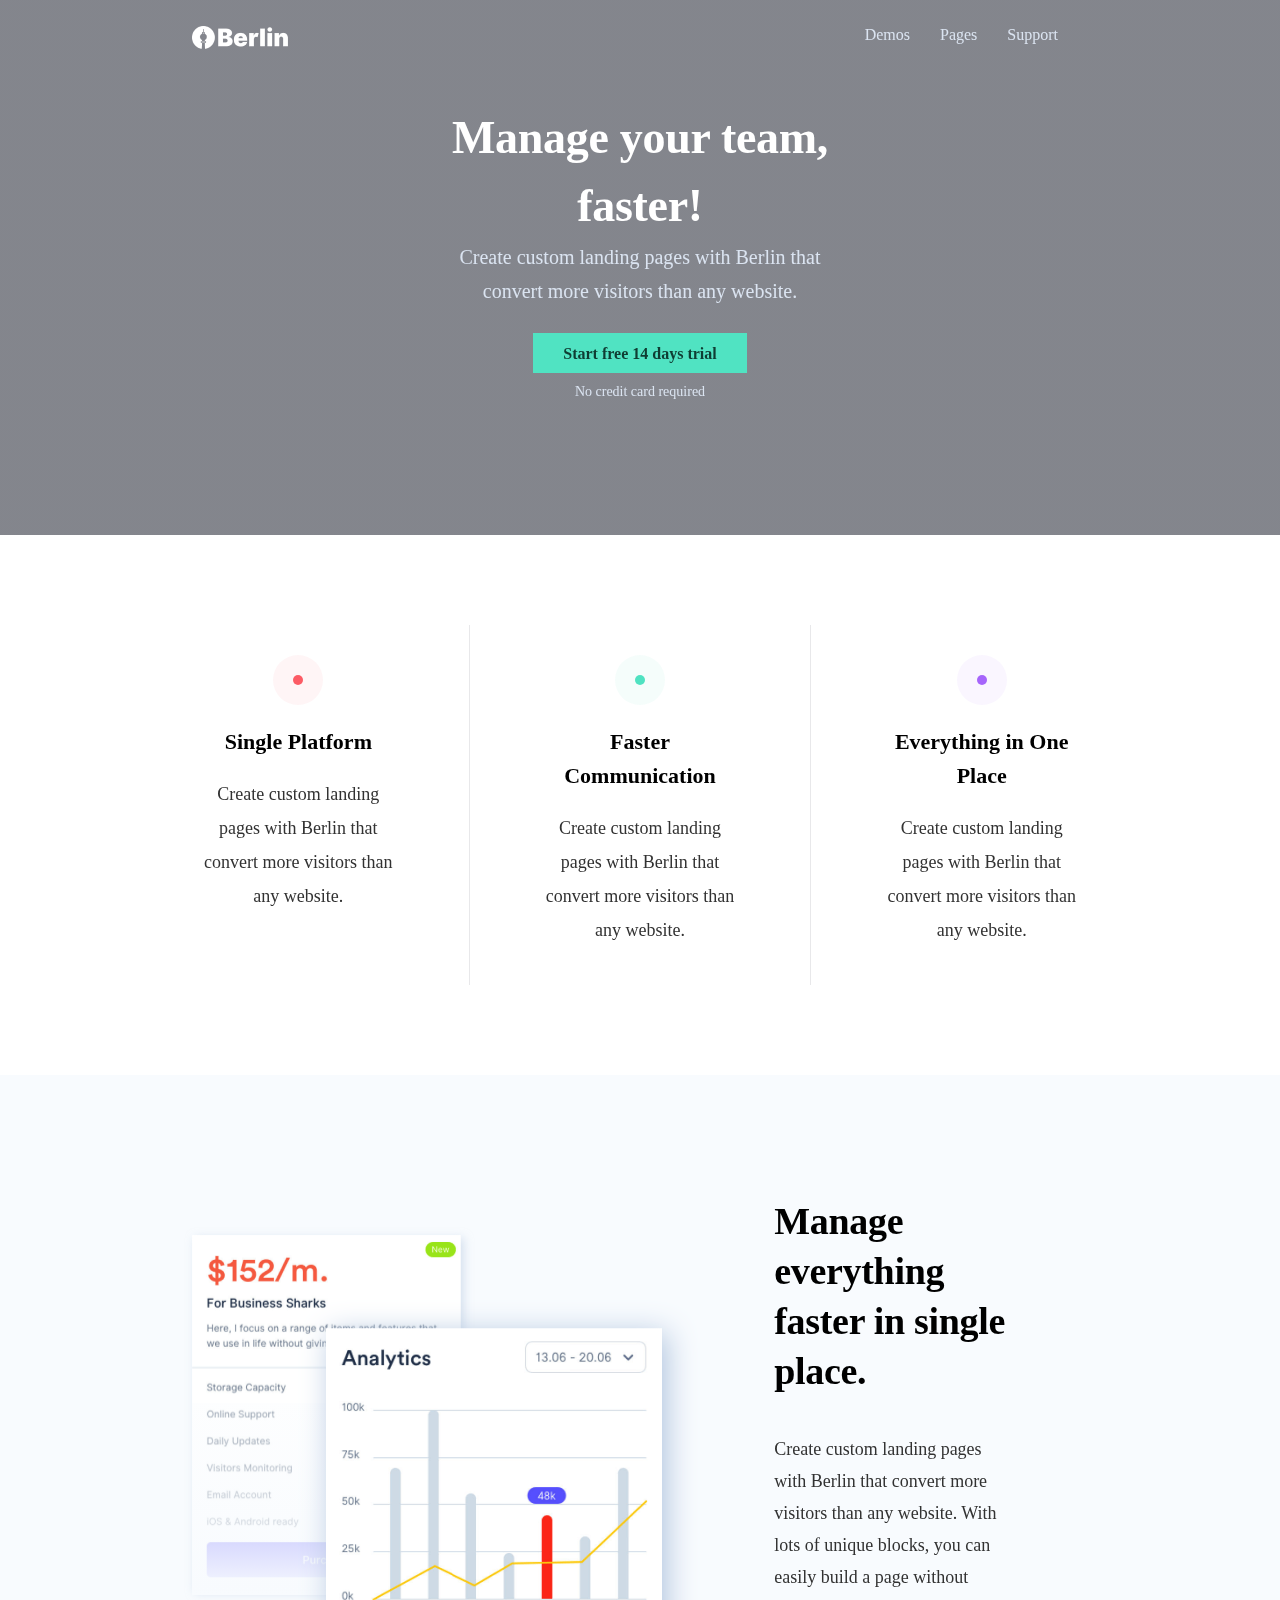
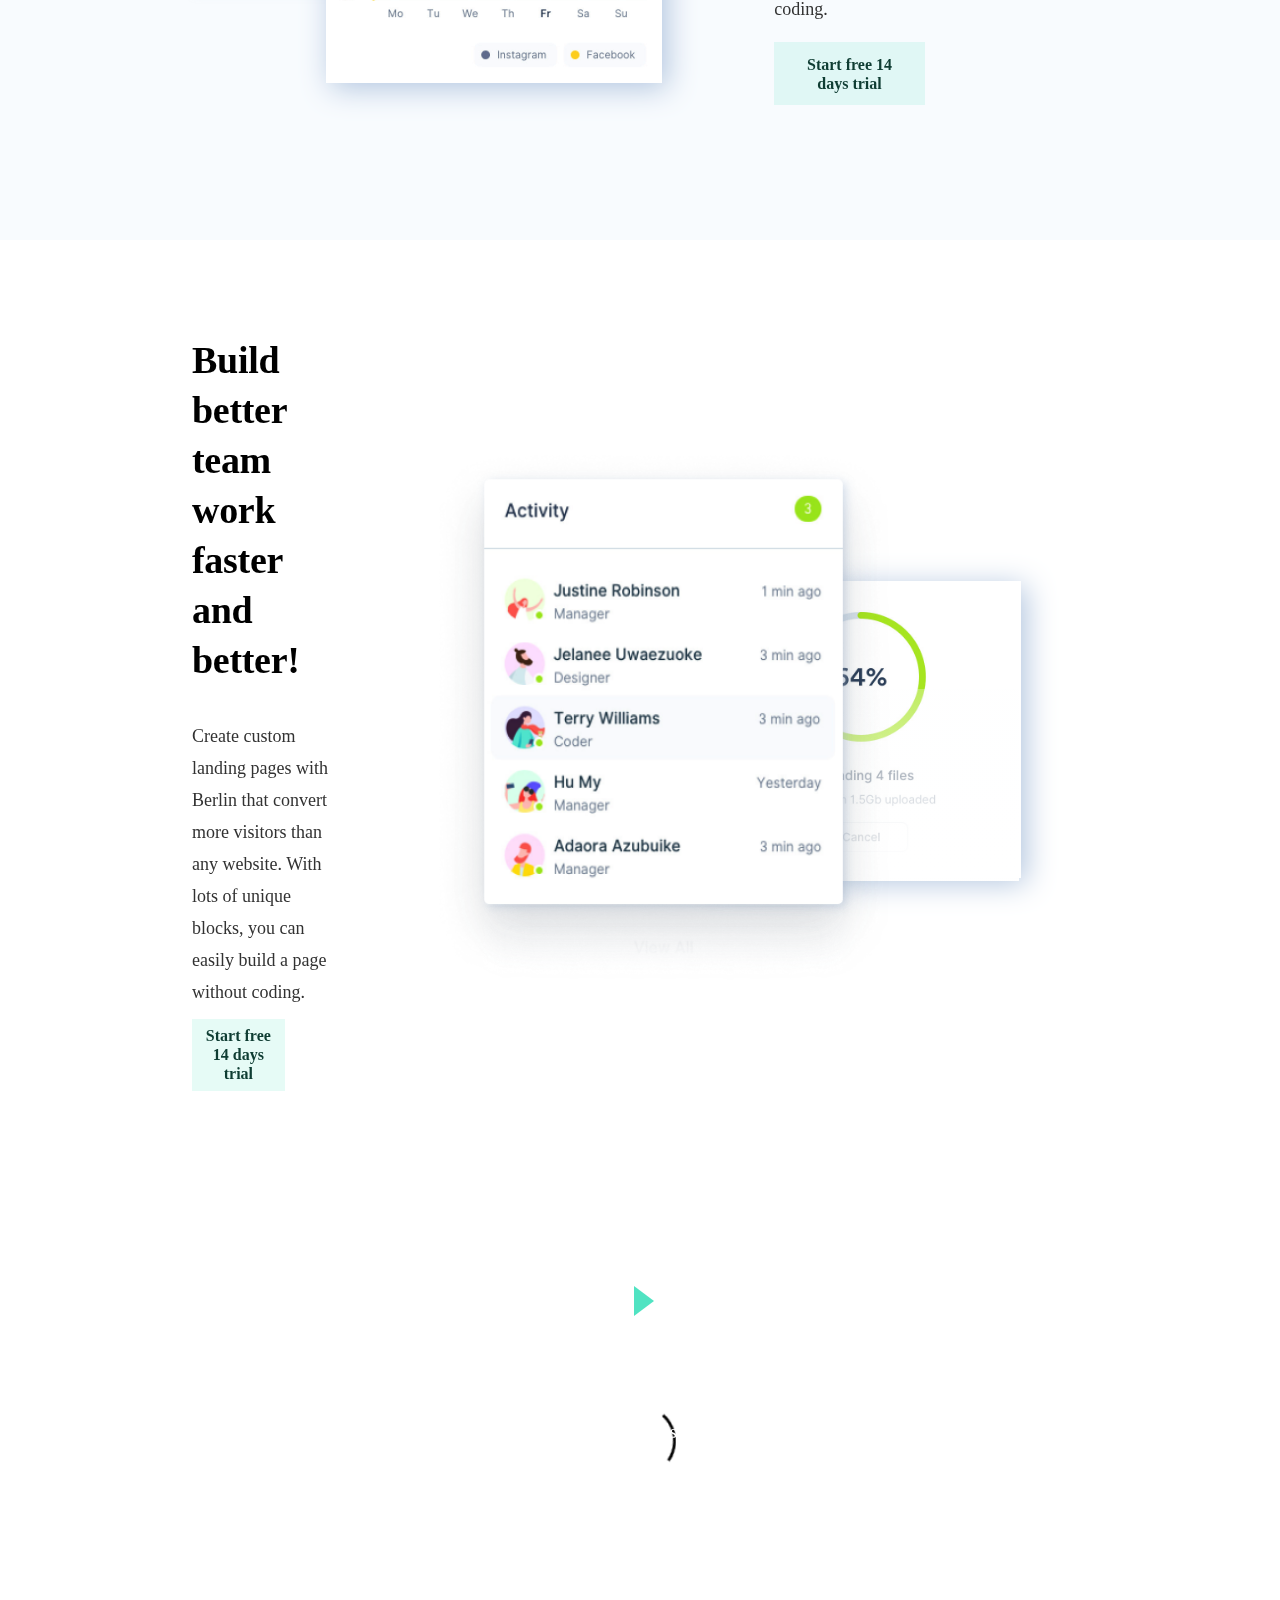
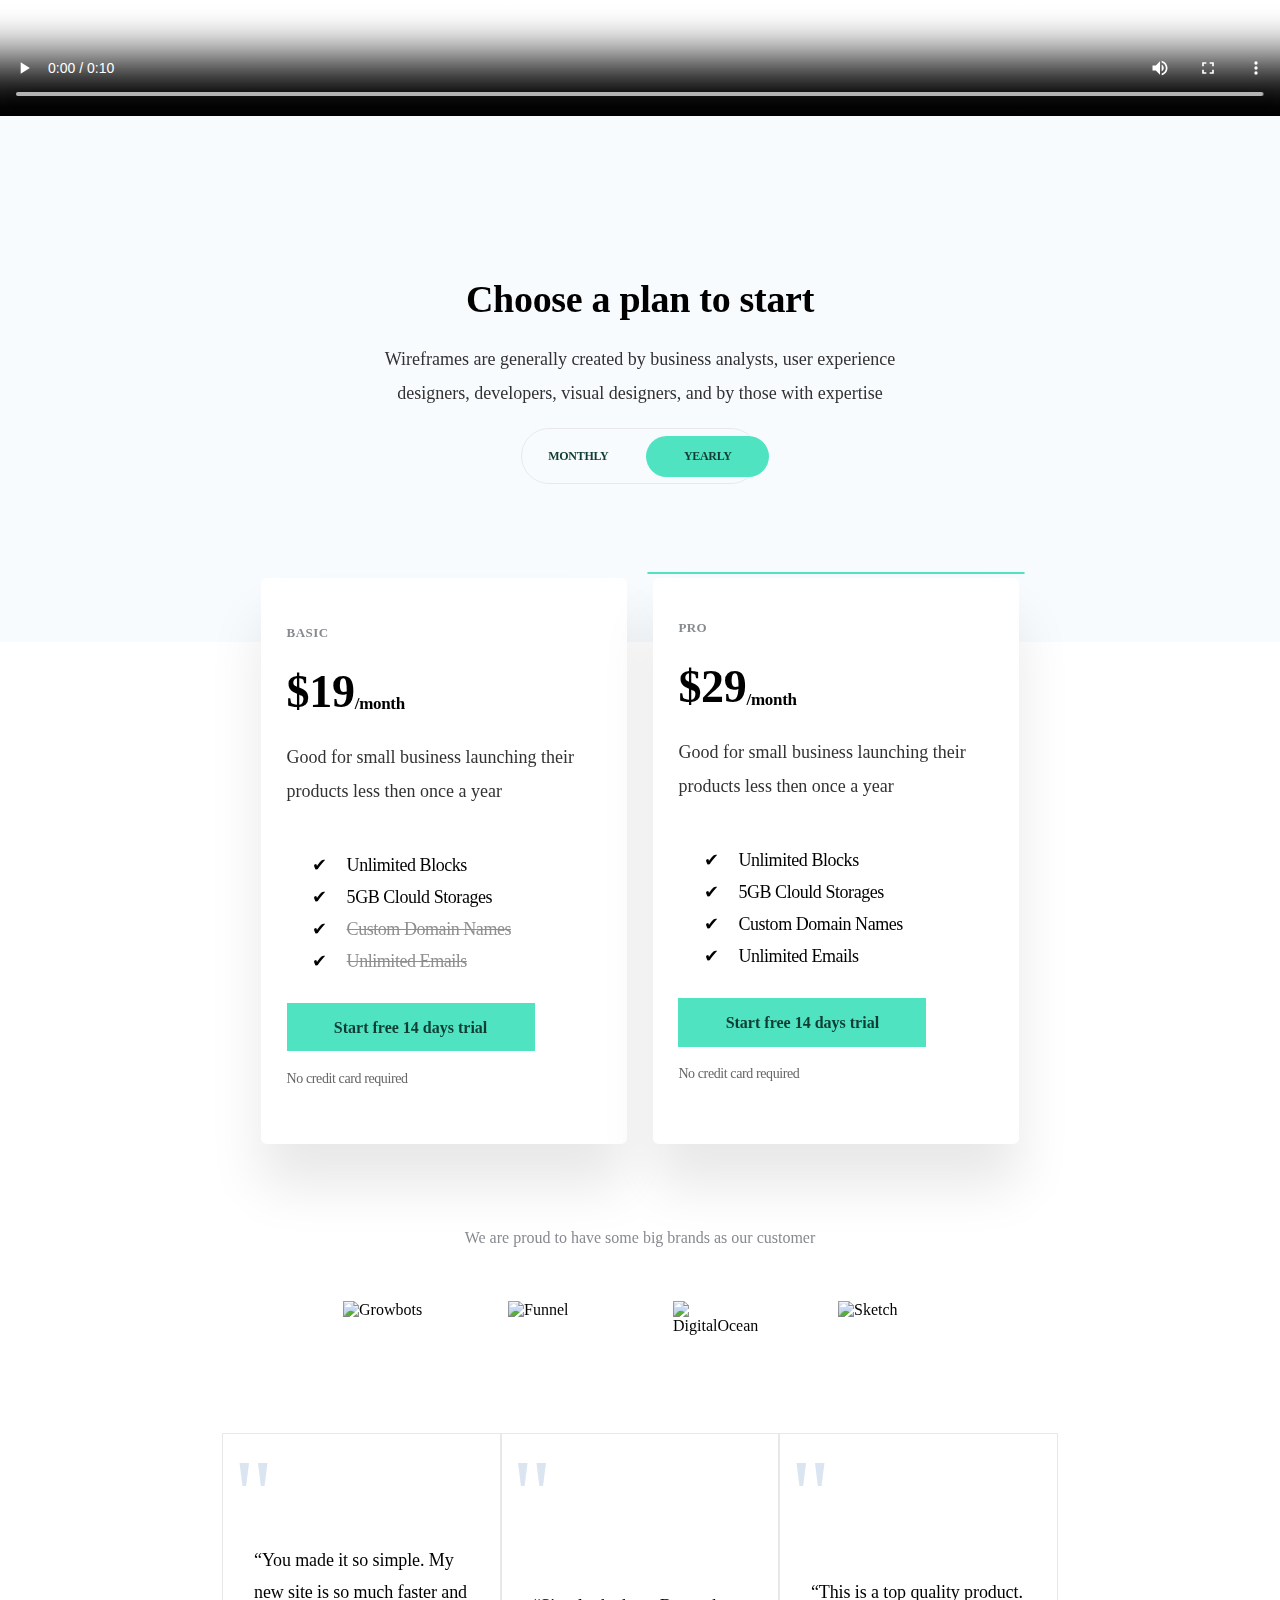
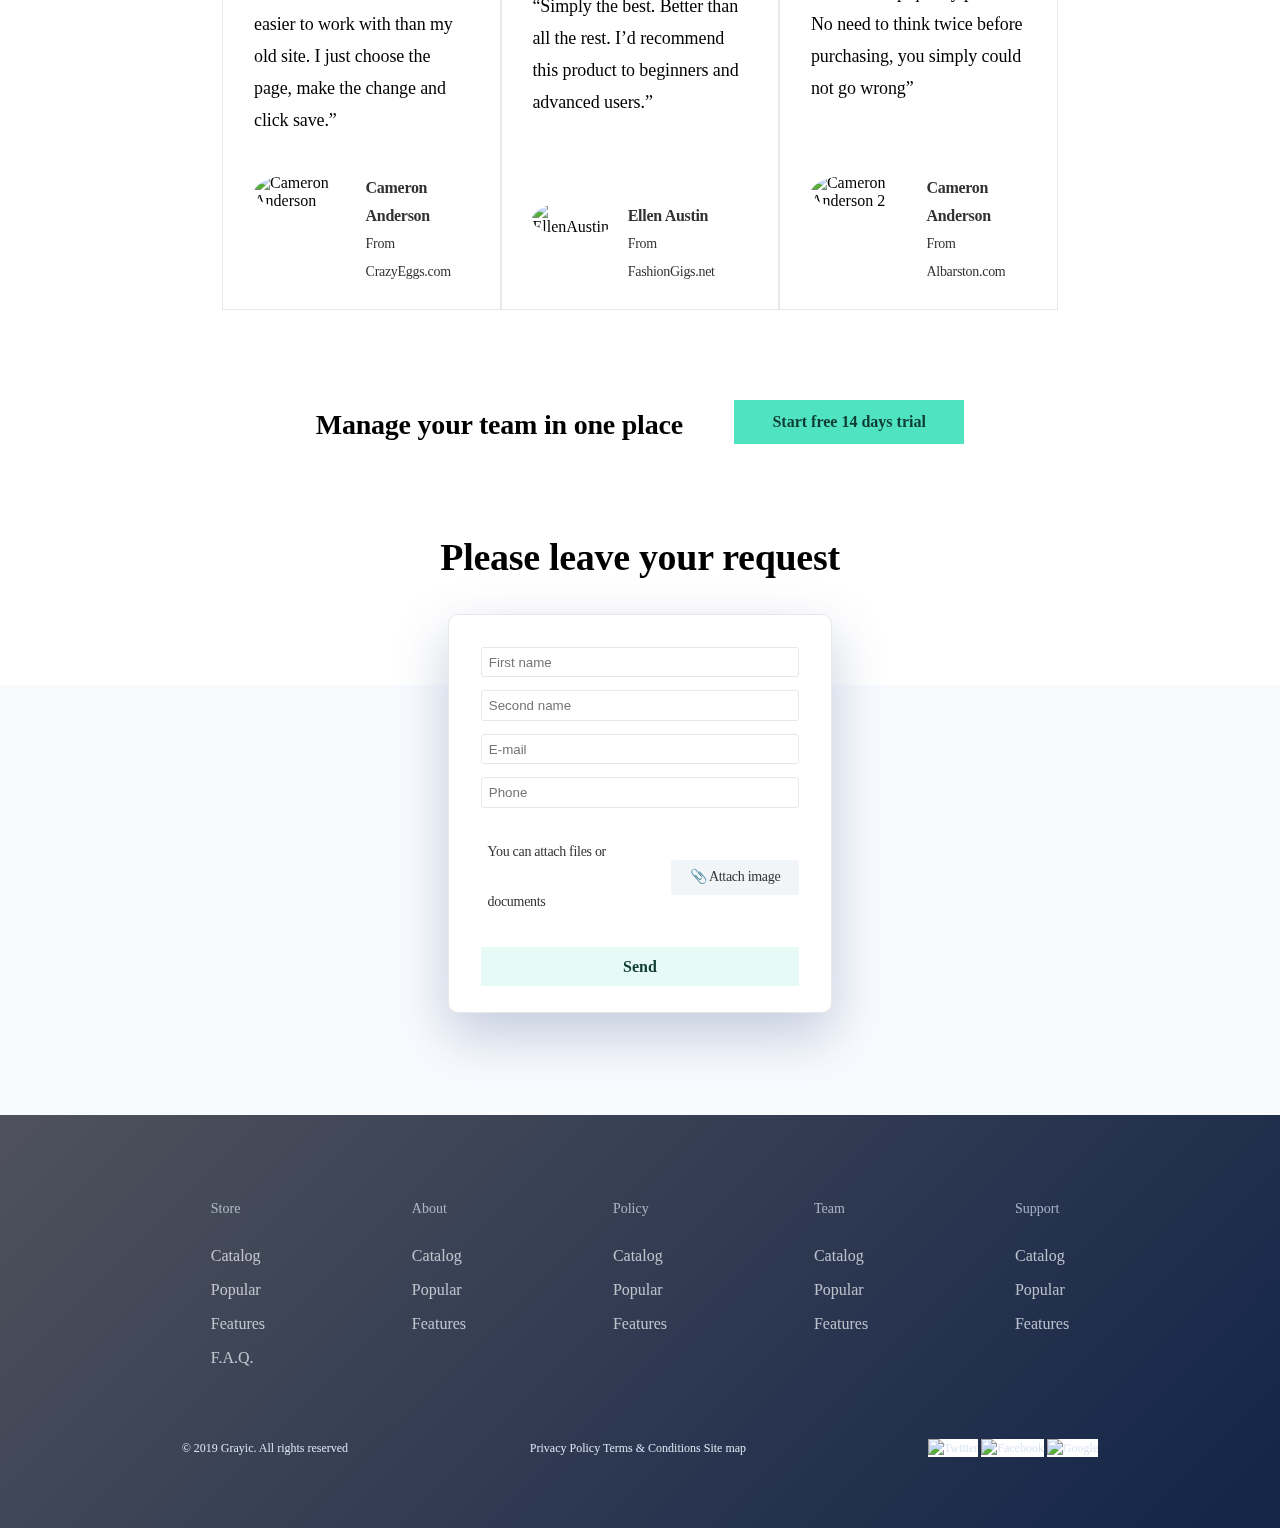
==== index.html @ 59794325 "Rename data2.html to index.html" ====
<!DOCTYPE html>
<html>
    <head>
        <meta charset="utf-8">
        <title>Landing</title>
        <link rel="stylesheet" type="text/css" href="style/style.css">
        <link  rel="stylesheet" type="text/css" href="media/media.css">
        <meta name="viewport" content="width=device-width, initial-scale=1.0">
    </head>
    <body>
        <div class="header-block">
            <div class="header">
                <a href="data2.html">
                    <img src="images/LOGO_White.png" alt="logo" class="logo">
                </a>
                <nav class="menu"><a href="">Demos</a><a href="">Pages</a><a href="">Support</a></nav>
            </div>
            <div class="header-info">
                <h1 class="name-of-block">Manage your team, faster!</h1>
                <p class="info">Create custom landing pages with Berlin that convert more visitors than any website.</p>
                <a href="#" class="button">Start free 14 days trial</a>
                <p class="add-info">No credit card required</p>
            </div>
        </div>

        <div class="cards-block">
            <div class="card">
                <div class="icon-circle">
                    <div class="red-point"></div>
                    <div class="red-oval"></div>
                </div>
                <h3>Single Platform</h3>
                <p class="text">Create custom landing pages with Berlin that convert more visitors than any website.</p>
            </div>
            <div class="card">
                <div class="icon-circle">
                    <div class="blue-point"></div>
                    <div class="blue-oval"></div>
                </div>
                <h3>Faster Communication</h3>
                <p class="text">Create custom landing pages with Berlin that convert more visitors than any website.</p>
            </div>
            <div class="card" id="non-border">
                <div class="icon-circle">
                    <div class="purple-point"></div>
                    <div class="purple-oval"></div>
                </div>
                <h3>Everything in One Place</h3>
                <p class="text">Create custom landing pages with Berlin that convert more visitors than any website.</p>
            </div>
        </div>


        <div class="content1-block">
            <div class="images">
                <img src="images/Bitmap_1.png" alt="img1" class="bitmap1">
                <img src="images/Bitmap_2.png" alt="img2" class="bitmap2">
                <div class="rectangle"></div>
            </div>
            <div class="content1">
                <h2>Manage everything faster in single place.</h2>
                <p class="text2">Create custom landing pages with Berlin that convert more visitors than any website. With lots of unique blocks, you can easily build a page without coding.</p>
                <a href="#" class="button2">Start free 14 days trial</a>
            </div>
        </div>
        <div class="content2-block">
            <div class="images">
                <img src="images/image2.png" alt="img2" class="bitmap2">
                <img src="images/image1.png" alt="img1" class="bitmap1">
                <div class="rectangle"></div>
            </div>
            <div class="content1">
                <h2>Build better team work faster and better!</h2>
                <p class="text2">Create custom landing pages with Berlin that convert more visitors than any website. With lots of unique blocks, you can easily build a page without coding.</p>
                <a href="#" class="button2">Start free 14 days trial</a>
            </div>
        </div>
        <div class="video">
            <video poster="images/room-5LRUg3IwNpI-unsplash2.png" controls="controls">
                <source src="video/movie.mp4" type="video/mp4">
            </video>
            <div class="shadow"></div>
            <div class="video-info">
                <a href="#" class="vid-icon" >
                    <div class="white-oval"></div><div class="play"></div>
                </a>
                <h2>We help you to be successful</h2>
                <p class="text">Wireframes are generally created by business analysts, user experience designers, developers, visual designers, and by those with expertise</p>
            </div>
        </div>

        <div class="content3-block">
            <h2>Choose a plan to start</h2>
            <p class="text">Wireframes are generally created by business analysts, user experience designers, developers, visual designers, and by those with expertise</p>
            <div class="switch">
                <a href="#" class="monthly">Monthly</a>
                <a href="#" class="yearly">Yearly</a>
            </div>
        </div>
        <div class="price-block">
          <div class="price-card-block">
              <div class="price-card">
                  <p class="price-name">Basic</p>
                  <div class="price"><p class="price-doll">$19</p><p class="month">/month</p></div>
                  <p class="text">Good for small business launching their products less then once a year</p>
                  <ul>
                      <li>Unlimited Blocks</li>
                      <li>5GB Clould Storages</li>
                      <li><s>Custom Domain Names</s></li>
                      <li><s>Unlimited Emails</s></li>
                  </ul>
                  <a href="#" class="button">Start free 14 days trial</a>
                  <p class="text2">No credit card required</p>
              </div>
              <div class="price-card">
                  <div class="line"></div>
                  <p class="price-name">Pro</p>
                  <div class="price"><p class="price-doll">$29</p><p class="month">/month</p></div>
                  <p class="text">Good for small business launching their products less then once a year</p>
                  <ul>
                      <li>Unlimited Blocks</li>
                      <li>5GB Clould Storages</li>
                      <li>Custom Domain Names</li>
                      <li>Unlimited Emails</li>
                  </ul>
                  <a href="#" class="button">Start free 14 days trial</a>
                  <p class="text2">No credit card required</p>
              </div>
          </div>
        </div>
        <div class="brands">
            <p>We are proud to have some big brands as our customer</p>
            <div class="brands-logo">
                <img src="images/Growbots.png" alt="Growbots">
                <img src="images/Funnel.png" alt="Funnel">
                <img src="images/DigitalOcean.png" alt="DigitalOcean">
                <img src="images/Sketch.png" alt="Sketch">
            </div>
        </div>
        <div class="reviews">
            <div class="reviews__list">
                 <div class="reviews__list-cart">
                    <div class="reviews__list-cart-quotas">"</div>
                    <div class="reviews__list-cart-text">“You made it so simple. My new site is so much faster and easier to work with than my old site. I just choose the page, make the change and click save.”</div>
                    <div class="reviews__list-cart-user">
                         <div class="reviews__list-cart-user-avatar">
                             <img src="images/CameronAnderson.png" alt="Cameron Anderson">
                         </div>
                         <div class="reviews__list-cart-user-info">
                            <div class="reviews__list-cart-user-username">Cameron Anderson</div>
                            <div class="reviews__list-cart-user-from">From CrazyEggs.com</div>
                         </div>
                    </div>
                 </div>
                 <div class="reviews__list-cart">
                    <div class="reviews__list-cart-quotas">"</div>
                    <div class="reviews__list-cart-text">“Simply the best. Better than all the rest. I’d recommend this product to beginners and advanced users.”</div>
                    <div class="reviews__list-cart-user">
                        <div class="reviews__list-cart-user-avatar">
                            <img src="images/EllenAustin.png" alt="EllenAustin">
                        </div>
                        <div class="reviews__list-cart-user-info">
                            <div class="reviews__list-cart-user-username">Ellen Austin</div>
                            <div class="reviews__list-cart-user-from">From FashionGigs.net</div>
                        </div>
                    </div>
                </div>
                <div class="reviews__list-cart">
                    <div class="reviews__list-cart-quotas">"</div>
                    <div class="reviews__list-cart-text">“This is a top quality product. No need to think twice before purchasing, you simply could not go wrong”</div>
                    <div class="reviews__list-cart-user">
                        <div class="reviews__list-cart-user-avatar">
                            <img src="images/CameronAnderson2.png" alt="Cameron Anderson 2">
                        </div>
                        <div class="reviews__list-cart-user-info">
                            <div class="reviews__list-cart-user-username">Cameron Anderson</div>
                            <div class="reviews__list-cart-user-from">From Albarston.com</div>
                        </div>
                    </div>
                </div>
            </div>
            <div class="content4-block">
                <h3>Manage your team in one place</h3>
                <a href="#" class="button">Start free 14 days trial</a>
            </div>
        </div>
        <div class="registration">
            <h2>Please leave your request</h2>
            <div class="form">
                <input type="text" name="first-name" placeholder="First name">
                <input type="text" name="second-name" placeholder="Second name">
                <input type="email" name="email" placeholder="E-mail">
                <input type="tel" name="phone" placeholder="Phone">
                <div class="attach">
                    <p>You can attach files or documents</p>
                    <a href="#" class="butt">&#128206 Attach image</a>
                </div>
                <a href="#" class="button2">Send</a>
            </div>
        </div>
        <div class="footer-block">
            <div class="footer-links-block">
                <div class="footer-links">
                    <p>Store</p>
                    <a href="#" class="catalog">Catalog</a>
                    <a href="#" class="popular">Popular</a>
                    <a href="#" class="features">Features</a>
                    <a href="#" class="faq">F.A.Q.</a>
                </div>
                <div class="footer-links">
                    <p>About</p>
                    <a href="#" class="catalog">Catalog</a>
                    <a href="#" class="popular">Popular</a>
                    <a href="#" class="features">Features</a>
                </div>
                <div class="footer-links">
                    <p>Policy</p>
                    <a href="#" class="catalog">Catalog</a>
                    <a href="#" class="popular">Popular</a>
                    <a href="#" class="features">Features</a>
                </div>
                <div class="footer-links">
                    <p>Team</p>
                    <a href="#" class="catalog">Catalog</a>
                    <a href="#" class="popular">Popular</a>
                    <a href="#" class="features">Features</a>
                </div>
                <div class="footer-links">
                    <p>Support</p>
                    <a href="#" class="catalog">Catalog</a>
                    <a href="#" class="popular">Popular</a>
                    <a href="#" class="features">Features</a>
                </div>
            </div>
            <div class="footer">
                <div class="copyright">© 2019 Grayic. All rights reserved</div>
                <div class="links">
                    <a href="#" class="link">Privacy Policy</a>
                    <a href="#" class="link">Terms & Conditions</a>
                    <a href="#" class="link">Site map</a>
                </div>
                <div class="social-networks">
                    <img src="images/twitter.png" alt="Twitter">
                    <img src="images/facebook.png" alt="Facebook">
                    <img src="images/google.png" alt="Google">
                </div>
            </div>
        </div>


    </body>
</html>
---- style/style.css ----
body{
    margin: 0px;
    width: 100%;
    height: 5921px;
}
.header-block {
    background-image: linear-gradient(rgba(79, 82, 92, 0.7), rgba(79, 82, 92, 0.7)), url("../images/room-5LRUg3IwNpI-unsplash.png");
    background-size: 100% 1044px;
    background-repeat: no-repeat;
    background-position: bottom;
    width: 100%;
    height: 535px;
}
.header{
    padding: 2% 15%;
    display: flex;
    justify-content: space-between;
}
.menu a{
    font-family: Inter;
    display: inline-block;
    padding: 0px 30px 0px 0px;
    text-decoration: none;
    text-align: center;
    color: #DBE4F1;
}
.header-info {
    display: flex;
    justify-content: center;
    align-items: center;
    flex-direction: column;
    padding: 0% 30% 0% 30%;
}
.name-of-block {
    margin: 0%;
    padding: 5% 0% 0%;
    font-family: Inter;
    font-style: normal;
    font-weight: bold;
    font-size: 46px;
    line-height: 68px;
    text-align: center;
    letter-spacing: -0.3px;
    color: #FFFFFF;
}
.info{
    margin: 0%;
    padding: 0% 10%;
    font-family: Inter;
    font-style: normal;
    font-weight: normal;
    font-size: 20px;
    line-height: 34px;
    text-align: center;
    color: #DBE4F1;
}
.button{
    margin: 5% 0% 0%;
    text-decoration: none;
    font-family: Inter;
    font-style: normal;
    font-weight: 600;
    font-size: 16px;
    line-height: 19px;
    text-align: center;
    color: #0F3D33;
    background-color: #50E3C2;
    padding: 2% 6%;

}
.add-info {
    margin: 0%;
    padding: 1%;
    font-family: Inter;
    font-style: normal;
    font-weight: normal;
    font-size: 14px;
    line-height: 28px;
    text-align: center;
    color: #DBE4F1;
}

.cards-block{
    padding: 7% 10%;
    display: flex;
    flex-direction: row;
    align-content: center;
}
.red-oval{
    background: #FC5C65;
    mix-blend-mode: normal;
    opacity: 0.06;
    height: 50px;
    width: 50px;
    border-radius: 50%;
    position: relative;
}
.red-point{
    background: #FC5C65;
    height: 10px;
    width: 10px;
    border-radius: 50%;
    position: relative;
    top: 50%;
    left: 40%;
}
.blue-oval{
    background: #50E3C2;
    mix-blend-mode: normal;
    opacity: 0.06;
    height: 50px;
    width: 50px;
    border-radius: 50%;
    position: relative;
}
.blue-point{
    background: #50E3C2;
    height: 10px;
    width: 10px;
    border-radius: 50%;
    position: relative;
    top: 50%;
    left: 40%;
}
.purple-oval{
    background: #A665FB;
    mix-blend-mode: normal;
    opacity: 0.06;
    height: 50px;
    width: 50px;
    border-radius: 50%;
    position: relative;
}
.purple-point{
    background: #A665FB;
    height: 10px;
    width: 10px;
    border-radius: 50%;
    position: relative;
    top: 50%;
    left: 40%;
}

.card{
    padding: 2% 7%;
    display: flex;
    flex-direction: column;
    align-items: center;
    border-right: 1px solid #E8E8EA;

}
.card#non-border{
    border-right: none;
}
h3{
    padding: 10% 0% 0%;
    margin: 0%;
    font-family: Inter;
    font-style: normal;
    font-weight: bold;
    font-size: 22px;
    line-height: 34px;
    text-align: center;
    color: #000000;
}
.text{
    font-family: Inter;
    font-style: normal;
    font-weight: normal;
    font-size: 18px;
    line-height: 34px;
    text-align: center;
    color: #323232;
}

.content1-block{
    padding: 7% 15%;
    background: #F8FBFE;
    display: flex;
    flex-direction: row;
    justify-content: space-between;
    align-items: center;
    align-content: center;
}
.images{
    position: relative;
    display: inline-block;
    padding: 0% 0% 10%;
}
.images img{
    display: block;
}
.bitmap1{
    position: relative;
    width: 268.59px;
    height: 355.53px;
    z-index: 1;
    filter: drop-shadow(3px 3px 5px rgba(176, 196, 222, 0.5));
}
.bitmap2{
    position: absolute;
    width: 336px;
    height: 354.78px;
    left: 50%;
    top: 21%;
    z-index: 3;
    filter: drop-shadow(5px 5px 15px lightsteelblue);
}
.rectangle{
    position: absolute;
    width: 351px;
    height: 192px;
    bottom: 19%;
    z-index: 2;
    background: linear-gradient(180deg, rgba(248, 251, 254, 0.1) -26.82%, #F8FBFE 100%);

}
.content1{
    display: flex;
    flex-direction: column;
    padding: 0% 7% 5% 0%;
    margin: 0 0 0 35%;
}
h2{
    font-family: Inter;
    font-style: normal;
    font-weight: bold;
    font-size: 38px;
    line-height: 50px;
    letter-spacing: -0.3px;
    color: #000000;
}
.text2{
    margin: 2% 0%;
    padding: 0 7% 0 0;
    font-family: Inter;
    font-style: normal;
    font-weight: normal;
    font-size: 18px;
    line-height: 32px;
    color: #323232;
}
.button2{
    padding: 5% 7%;
    margin: 5% 40% 0% 0%;
    text-decoration: none;
    font-family: Inter;
    font-style: normal;
    font-weight: 600;
    font-size: 16px;
    line-height: 19px;
    text-align: center;
    color: #0F3D33;
    background: rgba(80, 227, 194, 0.14);
}
.content2-block{
    display: flex;
    flex-direction: row-reverse;
    padding: 5% 15%;
    margin: 0 15% 0 0;
    justify-content: center;
    align-items: center;
    align-content: center
}
.content2-block > .content1{
    margin: 0% 5% 0% 0%;
}
.content2-block > .images{
    padding: 0%;
}
.content2-block > .images > .bitmap2{
    position: relative;
    width: 465px;
    height: 537px;
    left: 0%;
    top: 0%;
    z-index: 3;
    filter: drop-shadow(3px 3px 5px rgba(176, 196, 222, 0.5));
}
.content2-block > .images > .bitmap1{
    position: absolute;
    width: 320px;
    height: 297px;
    left: 58%;
    top: 25%;
    z-index: 1;
    filter: drop-shadow(5px 5px 15px lightsteelblue);
}

.content2-block > .images >.rectangle{
    left: 51%;
    background: linear-gradient(180deg, rgba(248, 251, 254, 0.1) -26.82%, white 100%);
}

.video{
    width: 100%;
    height: 526px;
}
.video-info{
    display: flex;
    flex-direction: column;
    justify-content: center;
    align-items: center;
    align-content: center;
    z-index: 2;
}
.video-info > h2{
    margin: 0%;
    font-family: Inter;
    font-style: normal;
    font-weight: bold;
    font-size: 38px;
    line-height: 50px;
    text-align: center;
    letter-spacing: -0.3px;
    color: #FFFFFF;
}
.video-info > .text{
    padding: 0 30% 0;
    font-family: Inter;
    font-style: normal;
    font-weight: normal;
    font-size: 18px;
    line-height: 32px;
    text-align: center;
    color: #FFFFFF;
}

video{
    position: absolute;
    z-index: -1;
    width: 100%;
    height: 526px;
}
/* .shadow{
    background: linear-gradient( #222D3D, #222D3D);
    position: relative;
    width: 100%;
    height: 526px;
    z-index: 0;
    opacity: 0.3;
}
*/
.vid-icon{
    top: 20%;
    left: 0%;
}

.play{
    position: relative;
    top: -50%;
    left: 44%;
    width: 0;
    height: 0;
    border-top: 15px solid transparent;
    border-left: 20px solid #50E3C2;;
    border-bottom: 15px solid transparent;
}
.white-oval {
    background: #FFFFFF;
    mix-blend-mode: normal;
    opacity: 0.19;
    height: 96px;
    width: 96px;
    border-radius: 50%;
    position: relative;
}


.content3-block{
    display: flex;
    flex-direction: column;
    justify-content: center;
    align-items: center;
    height: 526px;
    background: #F8FBFE;
}
.content3-block h2{
    margin: 0;
}
.content3-block .text{
    padding: 0% 30%;
}
.switch{
    display: flex;
    flex-direction: row;
    justify-content: center;
    padding: 0.5% 5%;
    border: 1px solid #E8E8EA;
    box-sizing: border-box;
    border-radius: 50px;
}
.monthly{
    border-radius: 50px;
    padding: 6% 35%;
    font-family: Inter;
    font-style: normal;
    font-weight: 600;
    font-size: 12px;
    line-height: 28px;
    letter-spacing: -0.3px;
    text-align: center;
    text-transform: uppercase;
    text-decoration: none;
    color: #0F3D33;

}
.yearly{
    background:  #50E3C2;
    border-radius: 50px;
    padding: 6% 35%;
    font-family: Inter;
    font-style: normal;
    font-weight: 600;
    font-size: 12px;
    line-height: 28px;
    letter-spacing: -0.3px;
    text-transform: uppercase;
    text-decoration: none;
    text-align: center;
    color: #0F3D33;
}

.price-card-block{
    display: flex;
    flex-direction: row;
    justify-content: center;
    align-content: center;
    align-items: flex-start;

}
.price-card{
    margin: -5% 1% 5%;
    padding: 2%;
    width: 315px;
    height: 515px;
    background: #FFFFFF;
    box-shadow: 0px 42px 54px rgba(0, 0, 0, 0.0939481);
    border-radius: 6px;
}
.line{
    margin: -10% -10% 12%;
    padding: 0;
    border: 1px solid #50E3C2;
    border-radius: 6px;
}
.price-name{
    font-family: Inter;
    font-style: normal;
    font-weight: bold;
    font-size: 13px;
    line-height: 32px;
    letter-spacing: 0.433333px;
    text-transform: uppercase;
    color: #878B90;
}
.price{
    display: flex;
    flex-direction: row;
}
.price-doll{
    margin: 0;
    padding: 0;
    font-family: Inter;
    font-style: normal;
    font-weight: bold;
    font-size: 46px;
    line-height: 60px;
    letter-spacing: -0.3px;
    color: #000000;
}
.month{
    margin: 0;
    padding: 10% 0 0;
    font-family: Inter;
    font-style: normal;
    font-weight: bold;
    font-size: 17px;
    line-height: 21px;
    letter-spacing: -0.3px;
    color: #000000;
}
ul{
    margin: 13% 0;
}
li{
    list-style: "✔";
    padding-left: 20px;
    font-family: Inter;
    font-style: normal;
    font-weight: normal;
    font-size: 18px;
    line-height: 32px;
    letter-spacing: -0.45px;
    color: #000000;
}
.price-card> .button{
    padding: 5% 15%;
}
.price-card> .text{
    text-align: left;
}
.price-card> .text2{
    padding: 7% 0;
    font-family: Inter;
    font-style: normal;
    font-weight: normal;
    font-size: 14px;
    line-height: 28px;
    letter-spacing: -0.4px;
    color: #666666;
}
li>s{
    color: #8E8E8E;
}
.brands{
    display: flex;
    flex-direction: column;
    justify-content: center;
    align-items: center;
}
.brands-logo {
    margin: 0%;
    display: flex;
    flex-direction: row;
    justify-content: center;
}
.brands-logo img{
    width: 165px;
    height: 35px;
    margin: 5% 5%;
}
.brands p{
    font-family: Inter;
    font-style: normal;
    font-weight: normal;
    font-size: 16px;
    line-height: 28px;
    text-align: center;
    color: #878B90;
}









.reviews__list{
    display: flex;
    justify-content: center;
    margin: 5% 10%;
    background: #FFFFFF;
    box-sizing: border-box;
    border-radius: 10px;

}
.reviews__list-cart{
    display: flex;
    flex-direction: column;
    justify-content: space-between;
    flex-basis: 25%;
    padding: 1%;
    border: 1px solid #E8E8EA;
}

.reviews__list-cart-quotas{
    font-family: Inter;
    font-style: normal;
    font-weight: normal;
    font-size: 98px;
    line-height: 99px;
    letter-spacing: -0.1px;
    color: #DBE4F1;
}
.reviews__list-cart-text{
    padding: 0% 8% 10%;
    font-family: Inter;
    font-style: normal;
    font-weight: normal;
    font-size: 18px;
    line-height: 32px;
    letter-spacing: -0.1px;
    color: #000000;
}
.reviews__list-cart-user{
    display: flex;
    padding: 5% 8%;
}

.reviews__list-cart-user-avatar img{
    width: 43px;
    height: 43px;
    border-radius: 50%;
}
.reviews__list-cart-user-info{
   padding: 0 5%;
}
.reviews__list-cart-user-username{
    font-family: Inter;
    font-style: normal;
    font-weight: bold;
    font-size: 16px;
    line-height: 28px;
    letter-spacing: -0.3px;
    color: #323232;
}
.reviews__list-cart-user-from{
    font-family: Inter;
    font-style: normal;
    font-weight: normal;
    font-size: 14px;
    line-height: 28px;
    letter-spacing: -0.3px;
    color: #323232;
}
.content4-block{
    display: flex;
    justify-content: center;
    align-items: flex-start;
    align-content: center;
    padding: 0 0 2%;
}
.content4-block h3{
    font-family: Inter;
    font-style: normal;
    font-weight: bold;
    font-size: 28px;
    line-height: 50px;
    letter-spacing: -0.221053px;
    color: #000000;
    padding: 0;
    margin: 2%;
}
.content4-block .button{
    padding: 1% 3%;
    margin: 2%;
}
.registration{
    display: flex;
    flex-direction: column;
    align-items: center;
    width: 100%;
    height: 614px;
    background: linear-gradient(to top, #F8FBFE 70%, #FFFFFF 30%);
}

.form{
    display: flex;
    flex-direction: column;
    padding: 2%;
    height: 65%;
    width: 30%;
    background: #FFFFFF;
    border: 1px solid #E8E8EA;
    box-sizing: border-box;
    box-shadow: 0px 22px 54px rgba(67, 87, 138, 0.29);
    border-radius: 10px;
}
input{
    padding: 2%;
    margin: 2%;
    background: #FFFFFF;
    border: 1px solid #E8E8EA;
    box-sizing: border-box;
    border-radius: 3px;
}
.form> .button2{
    padding: 3%;
    margin: 2%;
}
.form p{
    margin: 2%;
    font-family: Inter;
    font-style: normal;
    font-weight: normal;
    font-size: 14px;
    line-height: 50px;
    display: flex;
    align-items: center;
    letter-spacing: -0.3px;
    color: #323232;
}
.attach{
    margin: 2%;
    display: flex;
    justify-content: space-between;
    align-items: center;
    align-content: center;
}
.attach .butt{
    display: flex;
    justify-content: center;
    align-items: center;
    width: 129px;
    height: 35px;
    background: #F2F5F8;
    border-radius: 3px;
    font-family: Inter;
    font-style: normal;
    font-weight: normal;
    font-size: 14px;
    text-decoration: none;
    line-height: 50px;
    letter-spacing: -0.3px;
    color: #323232;
}
.footer-links-block{
    padding: 5%;
    display: flex;
    justify-content: space-evenly;
    align-content: center;
}
.footer-block{
    width: 100%;
    height: 413px;
    background: linear-gradient(315.06deg, #152649 5%, #4F525C 100%);
    display: flex;
    flex-direction: column;
}
.footer{
    display: flex;
    justify-content: space-evenly;
    font-family: Inter;
    font-style: normal;
    font-weight: normal;
    font-size: 12px;
    line-height: 18px;
    color: #DBE4F1;
}
.footer a{
    font-family: Inter;
    font-style: normal;
    font-weight: normal;
    font-size: 12px;
    line-height: 18px;
    color: #DBE4F1;
    text-decoration: none;
}
.footer-links{
    display: flex;
    flex-direction: column;
    align-content: center;
    font-family: Inter;
    font-style: normal;
    font-weight: normal;
    font-size: 14px;
    line-height: 32px;
    color: #DBE4F1;
    mix-blend-mode: normal;
    opacity: 0.7;
}
.footer-links a{
    text-decoration: none;
    font-family: Inter;
    font-style: normal;
    font-weight: normal;
    font-size: 16px;
    line-height: 34px;
    color: #F8FBFE;
}

.footer img{
    height: 16px;
    width: 16px;
    background: #FFFFFF;;
}
---- media/media.css ----
@media (min-width: 600px) and (max-width: 1100px){
    .header{
       padding: 2% 30%;
    }
}
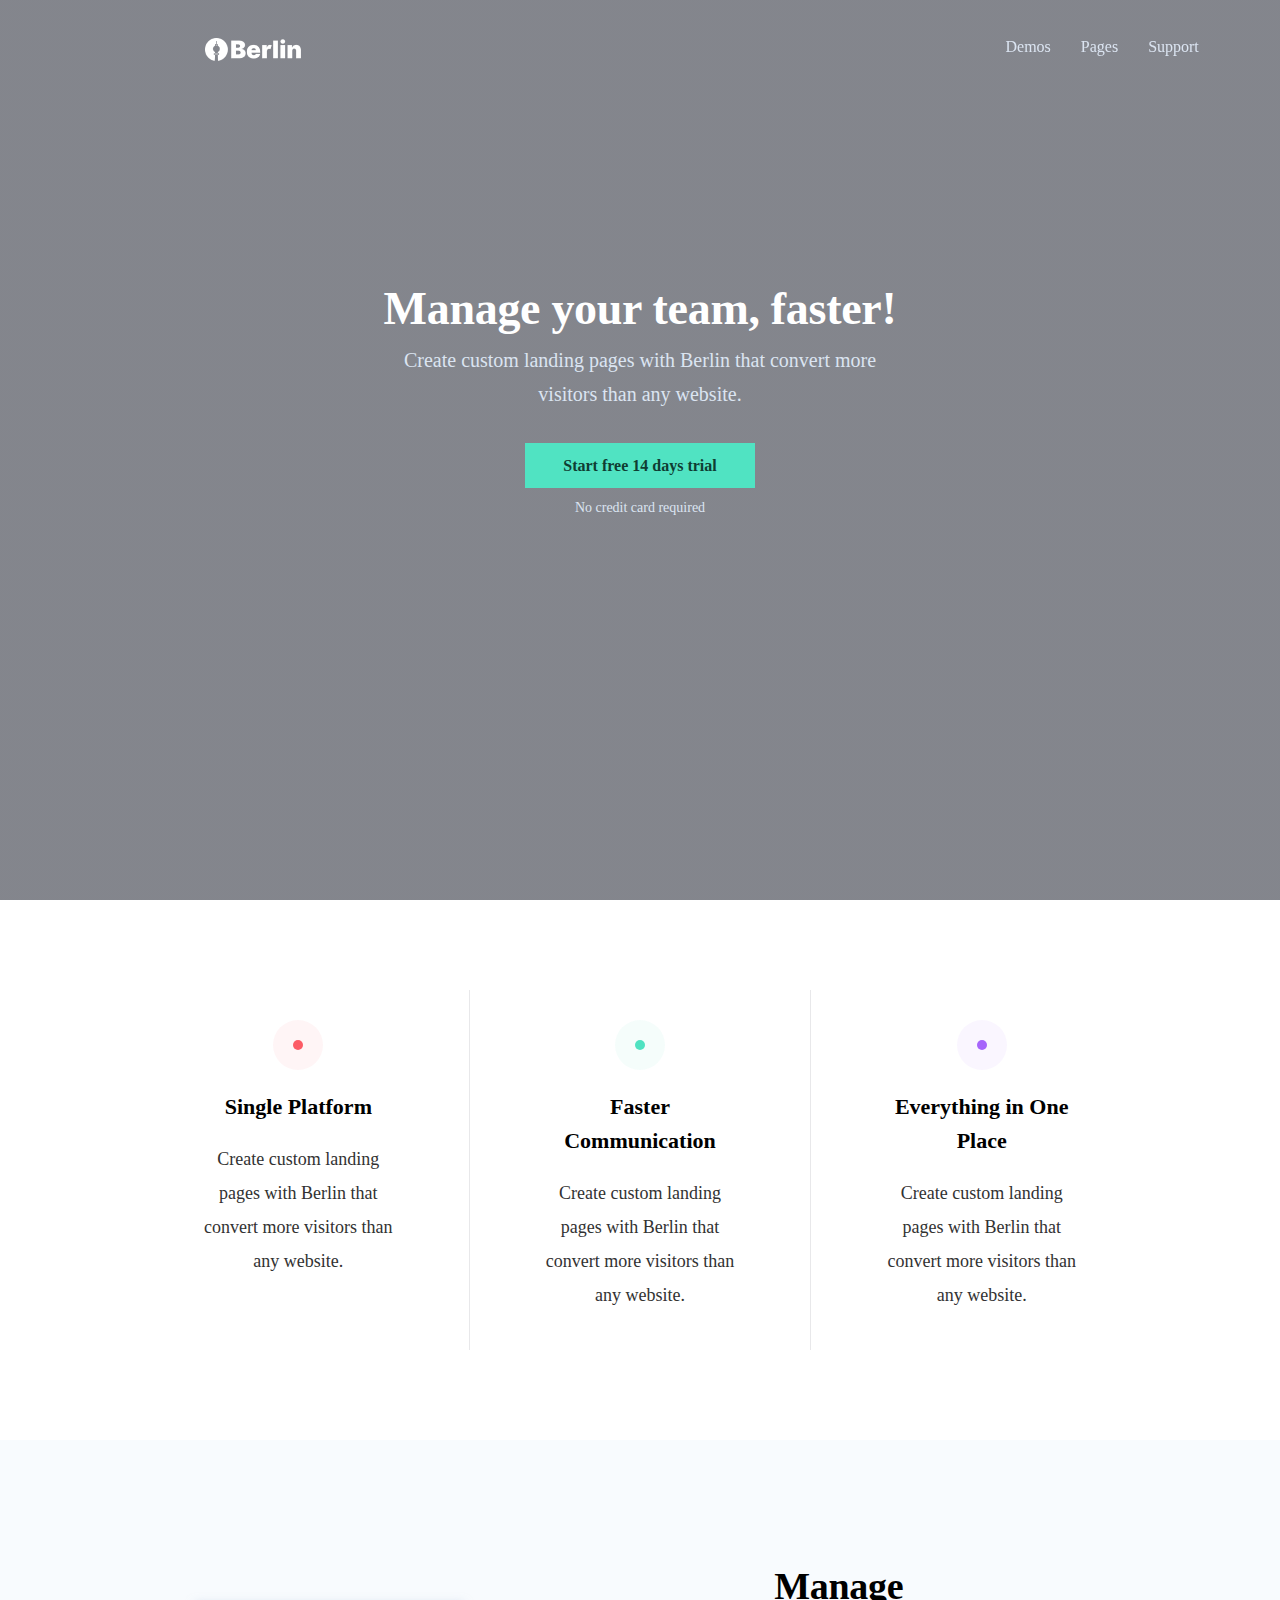
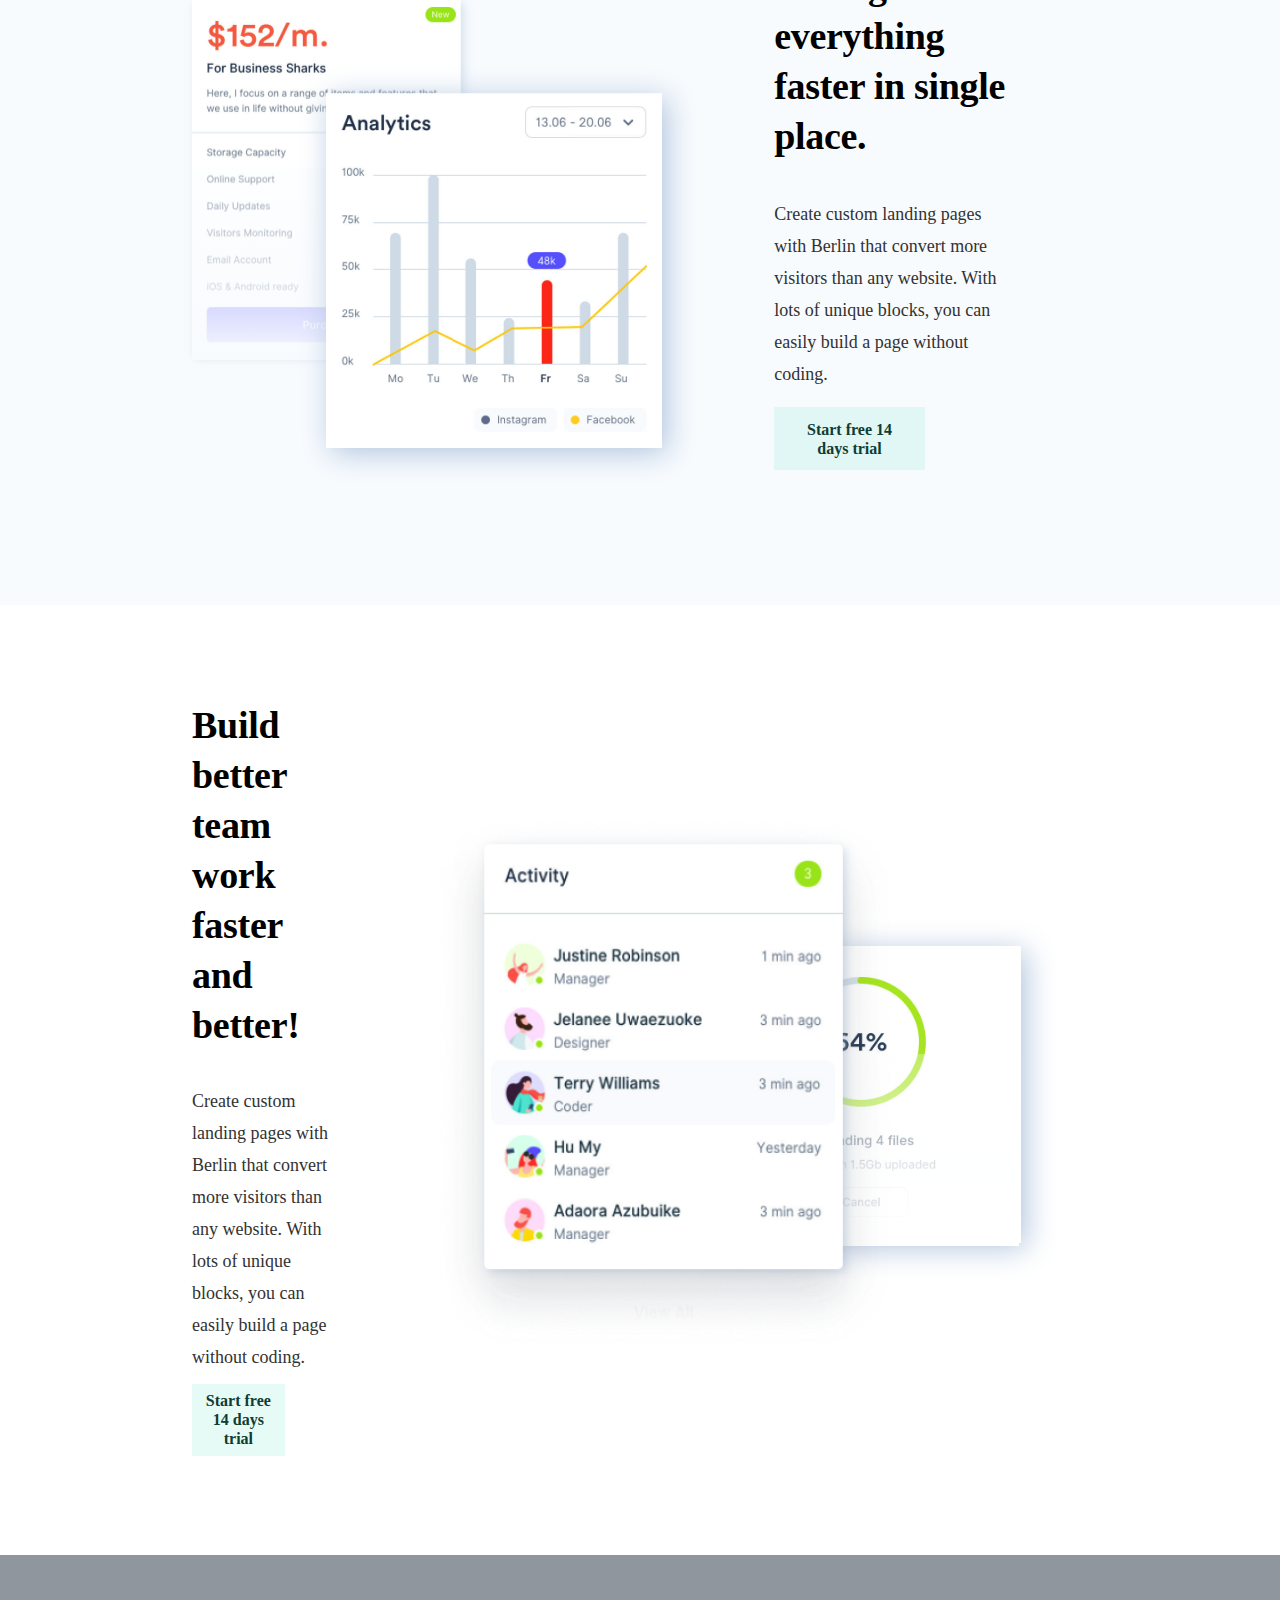
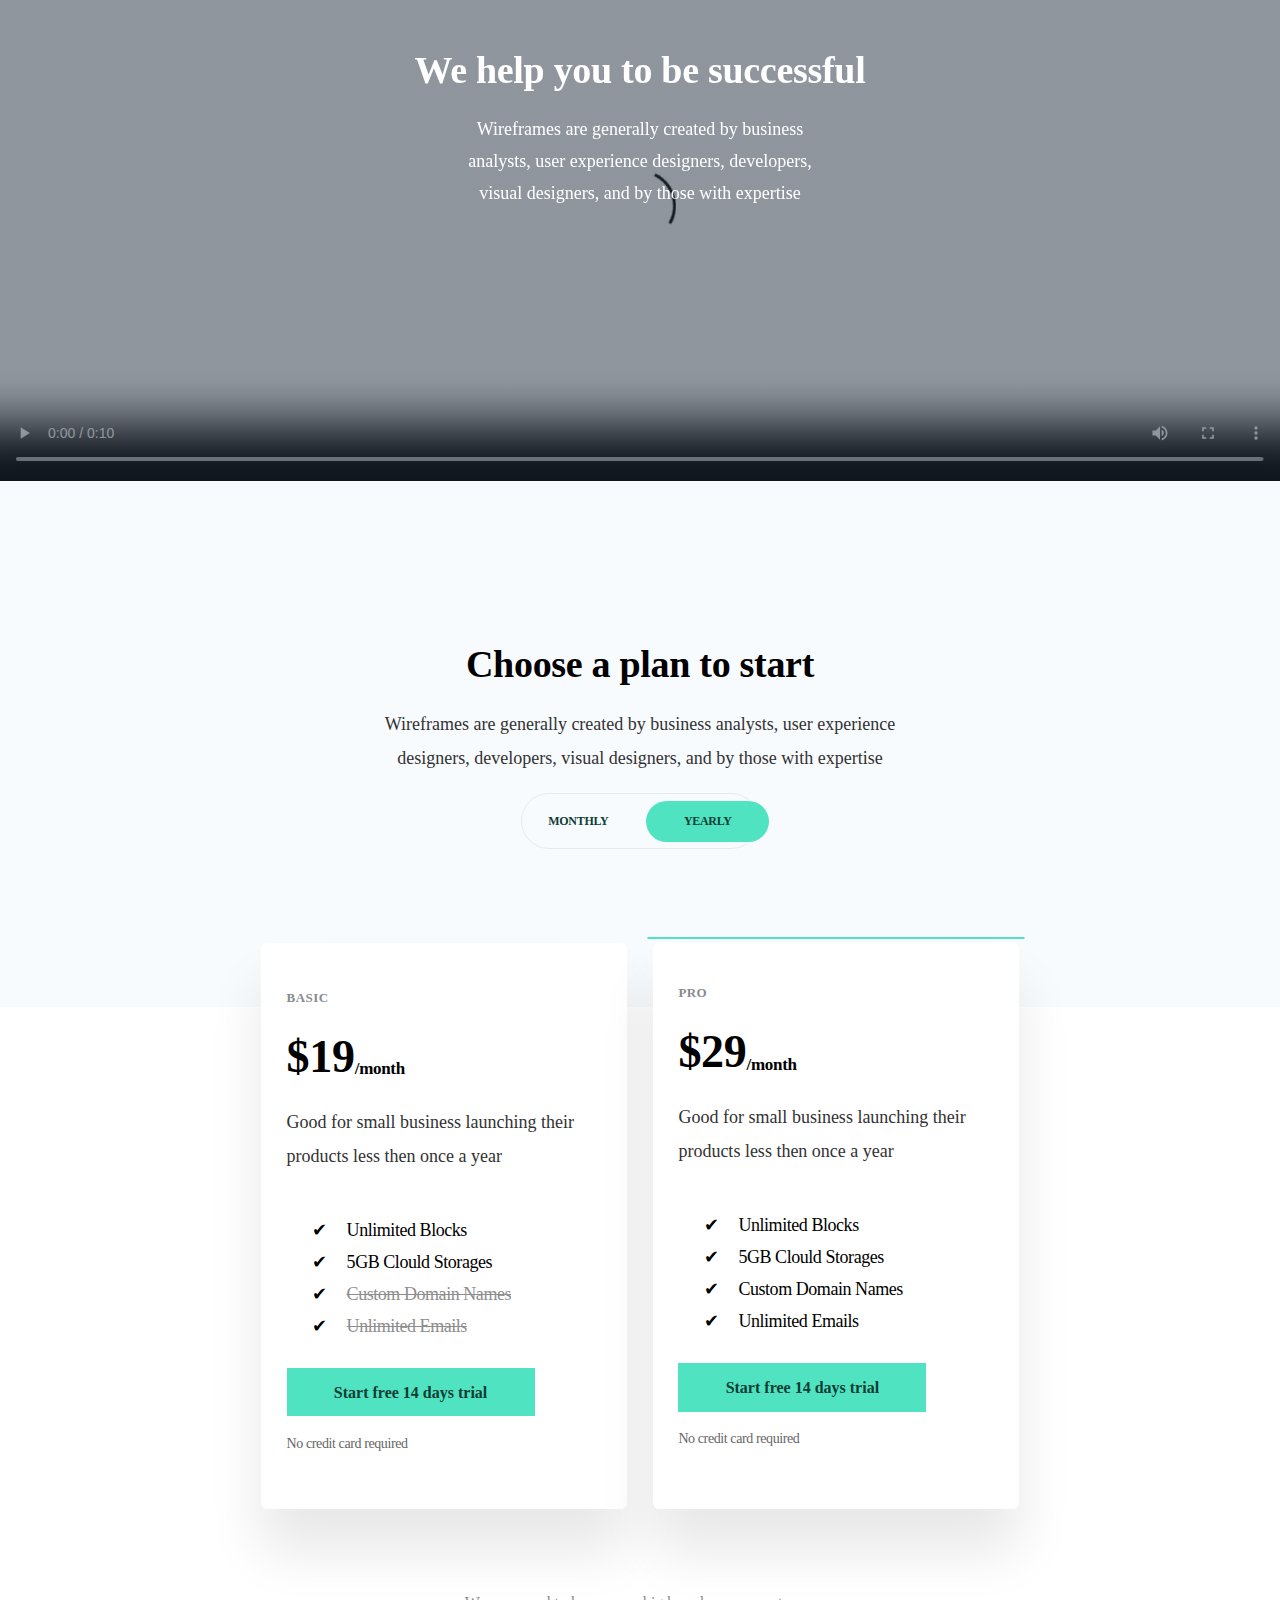
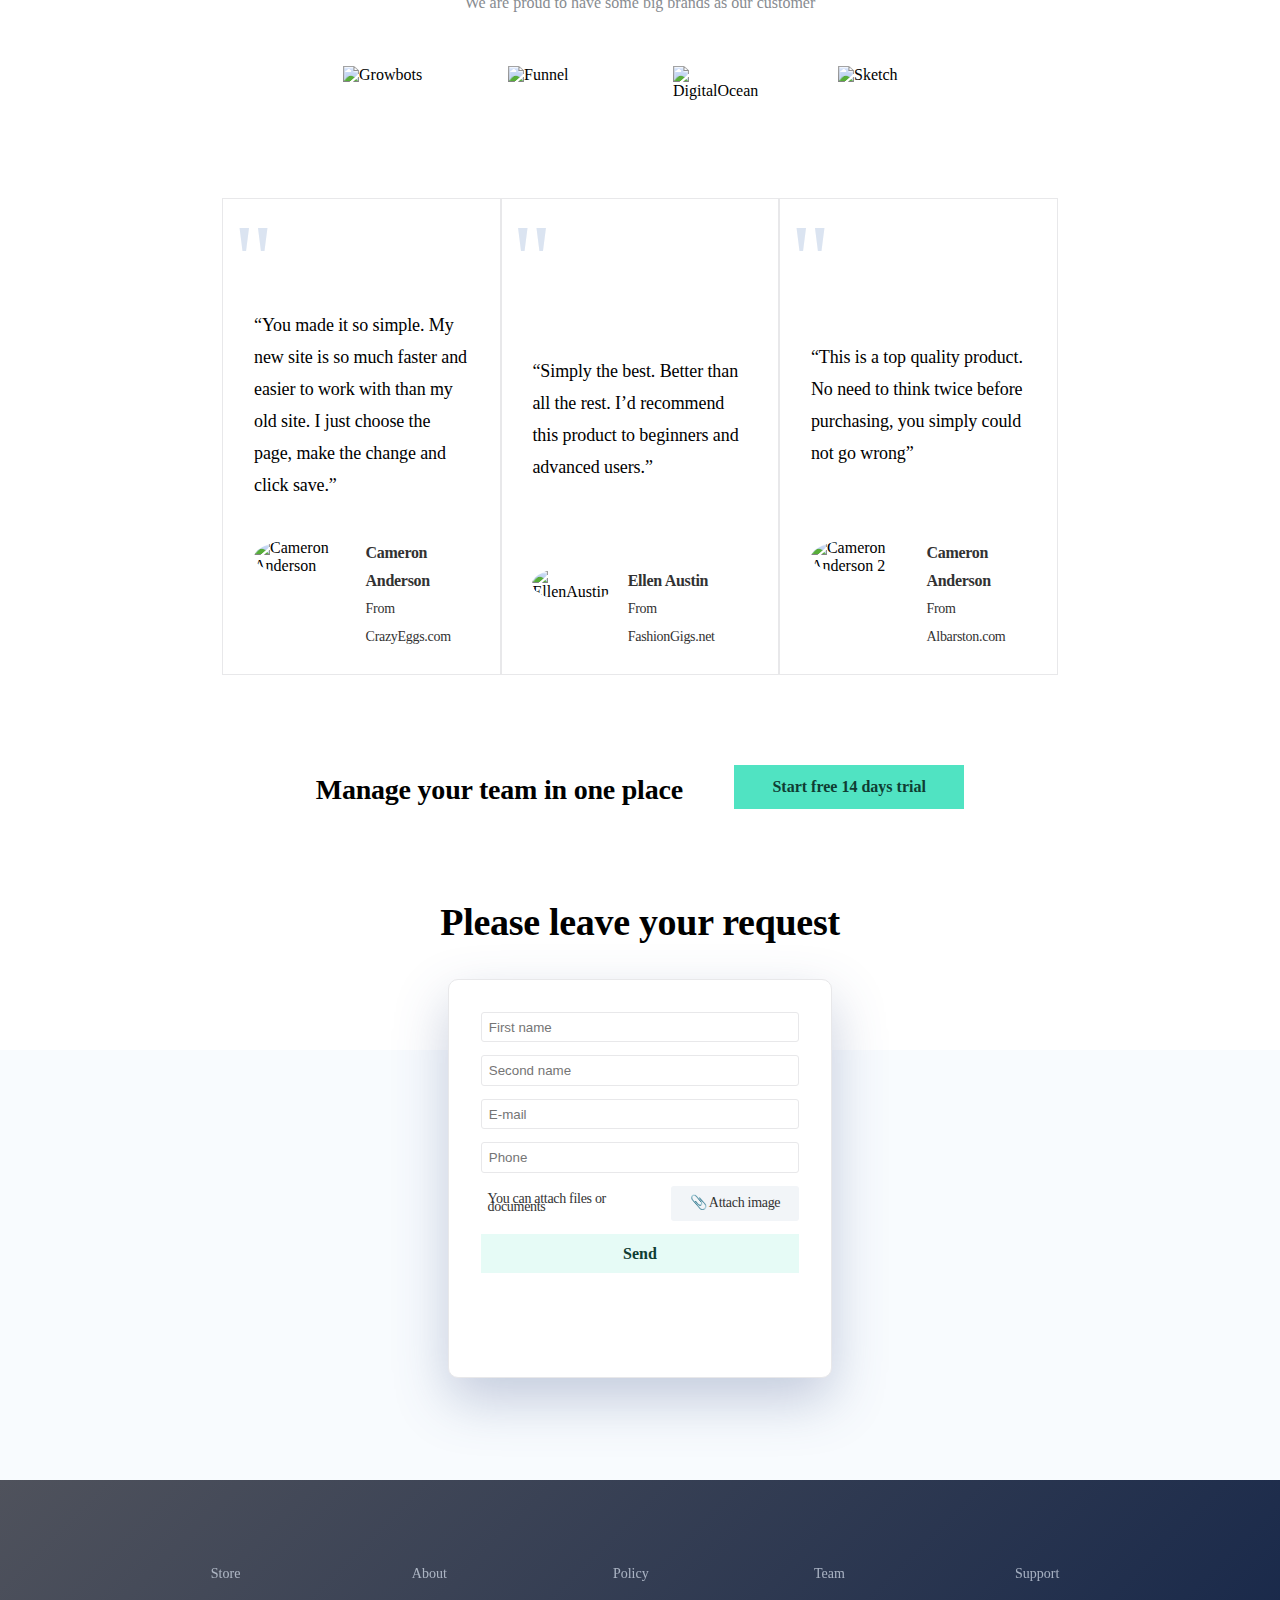
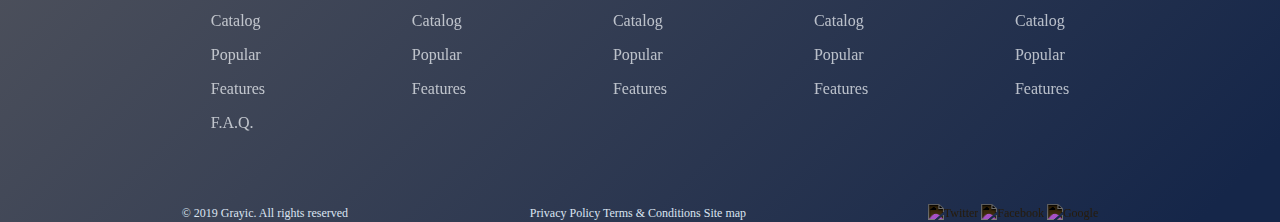
==== commit 2cf5cca9: "Add files via upload" ====
--- a/index.html
+++ b/index.html
@@ -2,18 +2,39 @@
 <html>
     <head>
         <meta charset="utf-8">
-        <title>Landing</title>
+        <title>Berlin</title>
         <link rel="stylesheet" type="text/css" href="style/style.css">
         <link  rel="stylesheet" type="text/css" href="media/media.css">
+        <script src="js/script.js"></script>
         <meta name="viewport" content="width=device-width, initial-scale=1.0">
+
+        <link rel="apple-touch-icon" sizes="57x57" href="favicon/apple-icon-57x57.png">
+        <link rel="apple-touch-icon" sizes="60x60" href="favicon/apple-icon-60x60.png">
+        <link rel="apple-touch-icon" sizes="72x72" href="favicon/apple-icon-72x72.png">
+        <link rel="apple-touch-icon" sizes="76x76" href="favicon/apple-icon-76x76.png">
+        <link rel="apple-touch-icon" sizes="114x114" href="favicon/apple-icon-114x114.png">
+        <link rel="apple-touch-icon" sizes="120x120" href="favicon/apple-icon-120x120.png">
+        <link rel="apple-touch-icon" sizes="144x144" href="favicon/apple-icon-144x144.png">
+        <link rel="apple-touch-icon" sizes="152x152" href="favicon/apple-icon-152x152.png">
+        <link rel="apple-touch-icon" sizes="180x180" href="favicon/apple-icon-180x180.png">
+        <link rel="icon" type="image/png" sizes="192x192"  href="favicon/android-icon-192x192.png">
+        <link rel="icon" type="image/png" sizes="32x32" href="favicon/favicon-32x32.png">
+        <link rel="icon" type="image/png" sizes="96x96" href="favicon/favicon-96x96.png">
+        <link rel="icon" type="image/png" sizes="16x16" href="favicon/favicon-16x16.png">
+        <link rel="manifest" href="favicon/manifest.json">
+        <meta name="msapplication-TileColor" content="#ffffff">
+        <meta name="msapplication-TileImage" content="/ms-icon-144x144.png">
+        <meta name="theme-color" content="#ffffff">
     </head>
     <body>
         <div class="header-block">
             <div class="header">
-                <a href="data2.html">
-                    <img src="images/LOGO_White.png" alt="logo" class="logo">
-                </a>
-                <nav class="menu"><a href="">Demos</a><a href="">Pages</a><a href="">Support</a></nav>
+                <div class="hdr" id="header">
+                    <a href="data2.html">
+                        <img src="images/LOGO_White.png" alt="logo" class="logo">
+                    </a>
+                    <nav class="menu"><a href="">Demos</a><a href="">Pages</a><a href="">Support</a></nav>
+                </div>
             </div>
             <div class="header-info">
                 <h1 class="name-of-block">Manage your team, faster!</h1>
@@ -75,18 +96,15 @@
                 <a href="#" class="button2">Start free 14 days trial</a>
             </div>
         </div>
-        <div class="video">
+        <div class="video-block">
             <video poster="images/room-5LRUg3IwNpI-unsplash2.png" controls="controls">
                 <source src="video/movie.mp4" type="video/mp4">
             </video>
-            <div class="shadow"></div>
-            <div class="video-info">
-                <a href="#" class="vid-icon" >
-                    <div class="white-oval"></div><div class="play"></div>
-                </a>
+            <div class="video-block-overlay">
                 <h2>We help you to be successful</h2>
                 <p class="text">Wireframes are generally created by business analysts, user experience designers, developers, visual designers, and by those with expertise</p>
             </div>
+            <div class="shadow"></div>
         </div>
 
         <div class="content3-block">
@@ -186,17 +204,17 @@
         </div>
         <div class="registration">
             <h2>Please leave your request</h2>
-            <div class="form">
+            <form id="form1" class="form">
                 <input type="text" name="first-name" placeholder="First name">
                 <input type="text" name="second-name" placeholder="Second name">
                 <input type="email" name="email" placeholder="E-mail">
                 <input type="tel" name="phone" placeholder="Phone">
                 <div class="attach">
                     <p>You can attach files or documents</p>
-                    <a href="#" class="butt">&#128206 Attach image</a>
-                </div>
-                <a href="#" class="button2">Send</a>
-            </div>
+                    <button class="butt">&#128206 Attach image</button>
+                </div>
+                <button type="submit" form="form1" class="button2">Send</button>
+            </form>
         </div>
         <div class="footer-block">
             <div class="footer-links-block">
@@ -240,13 +258,12 @@
                     <a href="#" class="link">Site map</a>
                 </div>
                 <div class="social-networks">
-                    <img src="images/twitter.png" alt="Twitter">
-                    <img src="images/facebook.png" alt="Facebook">
-                    <img src="images/google.png" alt="Google">
-                </div>
-            </div>
-        </div>
-
+                    <a href="https://twitter.com" target="_blank" ><img src="images/twitter.png" alt="Twitter"></a>
+                    <a href="https://www.facebook.com" target="_blank" ><img src="images/facebook.png" alt="Facebook"></a>
+                    <a href="https://www.google.by" target="_blank" ><img src="images/google.png" alt="Google"></a>
+                </div>
+            </div>
+        </div>
 
     </body>
-</html>
+</html>--- a/style/style.css
+++ b/style/style.css
@@ -5,16 +5,32 @@
 }
 .header-block {
     background-image: linear-gradient(rgba(79, 82, 92, 0.7), rgba(79, 82, 92, 0.7)), url("../images/room-5LRUg3IwNpI-unsplash.png");
-    background-size: 100% 1044px;
+    background-size: 100% 100vh;
     background-repeat: no-repeat;
     background-position: bottom;
     width: 100%;
-    height: 535px;
+    height: 100vh;
 }
 .header{
     padding: 2% 15%;
     display: flex;
     justify-content: space-between;
+}
+.hdr{
+    width: 80%;
+    padding: 1%;
+    z-index: 4;
+    position: fixed;
+    display: flex;
+    justify-content: space-between;
+
+}
+.logo{
+    z-index: 4;
+}
+.menu{
+    right: 5%;
+    z-index: 4;
 }
 .menu a{
     font-family: Inter;
@@ -24,12 +40,25 @@
     text-align: center;
     color: #DBE4F1;
 }
+.menu a:hover{
+    color: #152649;
+}
+
+.header-colored {
+    background-color: #0F3D33;
+    opacity: 0.8;
+}
+.header-transparent {
+    background-color:transparent;
+}
+
+
 .header-info {
     display: flex;
     justify-content: center;
     align-items: center;
     flex-direction: column;
-    padding: 0% 30% 0% 30%;
+    padding: 15% 30% 0% 30%;
 }
 .name-of-block {
     margin: 0%;
@@ -66,7 +95,10 @@
     color: #0F3D33;
     background-color: #50E3C2;
     padding: 2% 6%;
-
+}
+.button:hover{
+    background-color: #0F3D33;
+    color: #50E3C2;
 }
 .add-info {
     margin: 0%;
@@ -253,6 +285,10 @@
     color: #0F3D33;
     background: rgba(80, 227, 194, 0.14);
 }
+.button2:hover{
+    background-color: #0F3D33;
+    color: rgba(80, 227, 194, 0.8);
+}
 .content2-block{
     display: flex;
     flex-direction: row-reverse;
@@ -265,6 +301,7 @@
 .content2-block > .content1{
     margin: 0% 5% 0% 0%;
 }
+
 .content2-block > .images{
     padding: 0%;
 }
@@ -292,31 +329,56 @@
     background: linear-gradient(180deg, rgba(248, 251, 254, 0.1) -26.82%, white 100%);
 }
 
-.video{
+
+.video-block{
     width: 100%;
     height: 526px;
-}
-.video-info{
-    display: flex;
-    flex-direction: column;
-    justify-content: center;
-    align-items: center;
-    align-content: center;
+    position:relative;
+
+}
+.video-block video{
+    width: 100%;
+    height: 526px;
+    position: relative;
+    z-index: 0;
+}
+.video-block video:hover{
+    z-index: 3;
+}
+.video-block-overlay{
+    position: absolute;
+    top: 0%;
+    left: 0%;
+    margin: 7% 25%;
     z-index: 2;
 }
-.video-info > h2{
-    margin: 0%;
-    font-family: Inter;
-    font-style: normal;
-    font-weight: bold;
-    font-size: 38px;
-    line-height: 50px;
-    text-align: center;
-    letter-spacing: -0.3px;
-    color: #FFFFFF;
-}
-.video-info > .text{
-    padding: 0 30% 0;
+.shadow{
+    position: absolute;
+    top:0;
+    left:0;
+    z-index: 1;
+    background: linear-gradient( #222D3D, #222D3D);
+    width: 100%;
+    height: 526px;
+    opacity: 0.5;
+    pointer-events: none;
+
+
+}
+.video-block-overlay> h2{
+     margin: 0%;
+     font-family: Inter;
+     font-style: normal;
+     font-weight: bold;
+     font-size: 38px;
+     line-height: 50px;
+     text-align: center;
+     letter-spacing: -0.3px;
+     color: #FFFFFF;
+
+ }
+.video-block-overlay> .text{
+    padding: 0 20% 0;
     font-family: Inter;
     font-style: normal;
     font-weight: normal;
@@ -325,47 +387,6 @@
     text-align: center;
     color: #FFFFFF;
 }
-
-video{
-    position: absolute;
-    z-index: -1;
-    width: 100%;
-    height: 526px;
-}
-/* .shadow{
-    background: linear-gradient( #222D3D, #222D3D);
-    position: relative;
-    width: 100%;
-    height: 526px;
-    z-index: 0;
-    opacity: 0.3;
-}
-*/
-.vid-icon{
-    top: 20%;
-    left: 0%;
-}
-
-.play{
-    position: relative;
-    top: -50%;
-    left: 44%;
-    width: 0;
-    height: 0;
-    border-top: 15px solid transparent;
-    border-left: 20px solid #50E3C2;;
-    border-bottom: 15px solid transparent;
-}
-.white-oval {
-    background: #FFFFFF;
-    mix-blend-mode: normal;
-    opacity: 0.19;
-    height: 96px;
-    width: 96px;
-    border-radius: 50%;
-    position: relative;
-}
-
 
 .content3-block{
     display: flex;
@@ -540,14 +561,6 @@
     color: #878B90;
 }
 
-
-
-
-
-
-
-
-
 .reviews__list{
     display: flex;
     justify-content: center;
@@ -670,6 +683,7 @@
 .form> .button2{
     padding: 3%;
     margin: 2%;
+    border: none;
 }
 .form p{
     margin: 2%;
@@ -706,6 +720,15 @@
     line-height: 50px;
     letter-spacing: -0.3px;
     color: #323232;
+    border: none;
+}
+.attach .butt:hover{
+    background: rgba(80, 227,174,0.5);
+    color: #152649;
+
+}
+.butt .butt:active{
+    border: #152649;
 }
 .footer-links-block{
     padding: 5%;
@@ -715,7 +738,7 @@
 }
 .footer-block{
     width: 100%;
-    height: 413px;
+
     background: linear-gradient(315.06deg, #152649 5%, #4F525C 100%);
     display: flex;
     flex-direction: column;
@@ -738,6 +761,9 @@
     line-height: 18px;
     color: #DBE4F1;
     text-decoration: none;
+}
+.footer a:hover{
+    color: #50E3C2;
 }
 .footer-links{
     display: flex;
@@ -761,9 +787,15 @@
     line-height: 34px;
     color: #F8FBFE;
 }
+.footer-links a:hover{
+    color: #50E3C2;
+}
 
 .footer img{
     height: 16px;
     width: 16px;
-    background: #FFFFFF;;
-}
+    filter: invert(1);
+}
+.social-networks a:hover{
+    filter: invert(2);
+}--- a/media/media.css
+++ b/media/media.css
@@ -1,5 +1,240 @@
-@media (min-width: 600px) and (max-width: 1100px){
-    .header{
-       padding: 2% 30%;
-    }
-}
+@media (min-width: 1000px) and (max-width: 1600px){
+   body{
+       width: 100%;
+    }
+    .header-block{
+        background-size: 100% 100vh;
+    }
+    .header{
+        padding: 2% 15%;
+    }
+    .header-info{
+        padding: 15% 25% 0% 25%;
+    }
+    .video{
+        background-size: 100%;
+        width: 100%;
+    }
+    .attach{
+        display: flex;
+    }
+    .attach p{
+        line-height: 8px;
+    }
+    .butt{
+        line-height: 8px;
+    }
+
+
+}
+
+
+
+@media (min-width: 600px) and (max-width: 1000px) {
+    .menu{
+        display: flex;
+        flex-direction: column;
+    }
+    .header-info{
+        padding: 10% 15% 0% 15%;
+    }
+    .card{
+        padding: 2% 4%;
+    }
+    .content1-block{
+        display: flex;
+        flex-direction: column;
+        padding: 7% 3%;
+    }
+    .content1-block .content1{
+        margin: 0;
+    }
+    .content2-block{
+        display: flex;
+        flex-direction: column;
+        padding: 7% 3%;
+    }
+    .content2-block .content1{
+        margin: 0;
+    }
+    .brands-logo{
+        display: flex;
+        flex-direction: column;
+    }
+    .price-card-block{
+        display: flex;
+        flex-direction: column;
+    }
+    .attach{
+        display: flex;
+    }
+    .attach p{
+        line-height: 8px;
+    }
+    .butt{
+        line-height: 8px;
+    }
+    .registration .form{
+        width: 100%;
+        height: 100%;
+    }
+}
+
+
+
+@media (max-width: 600px) {
+    .menu{
+        display: flex;
+        flex-direction: column;
+    }
+    .header-info{
+        padding: 20% 7% 0% 7%;
+    }
+    .header-info h1{
+        font-size: 23px;
+        line-height: 34px;
+    }
+    .header-info p{
+        font-size: 10px;
+        line-height: 17px;
+    }
+    .header-info a{
+        font-size: 8px;
+    }
+    .cards-block{
+        display: flex;
+        flex-direction: column;
+    }
+
+    .card{
+        border-right: none;
+    }
+    .blue-oval{
+        display: none;
+    }
+    .red-oval{
+        display: none;
+    }
+    .purple-oval{
+        display: none;
+    }
+    .card h3{
+        padding: 2%;
+        font-size: 15px;
+        line-height: 10px;
+    }
+    .card p{
+        font-size: 11px;
+        line-height: 8px;
+    }
+    .content1-block{
+        display: flex;
+        flex-direction: column;
+        padding: 7% 3%;
+    }
+    .content1-block .content1{
+        padding: 15% 2%;
+        margin: 0;
+    }
+    .content1-block h2{
+        font-size: 19px;
+        line-height: 10px;
+    }
+    .content1-block p{
+        font-size: 11px;
+        line-height: 8px;
+    }
+    .content1-block a{
+        font-size: 8px;
+
+    }
+    .content1-block .button2{
+        padding: 2% 5%;
+    }
+
+
+    .content2-block{
+        display: flex;
+        flex-direction: column;
+        padding: 7% 3%;
+    }
+    .content2-block .content1{
+        padding: 15% 2%;
+        margin: 0;
+    }
+    .content2-block h2{
+        font-size: 19px;
+        line-height: 10px;
+    }
+    .content2-block p{
+        font-size: 11px;
+        line-height: 8px;
+    }
+    .content2-block a{
+        font-size: 8px;
+    }
+    .content2-block .button2{
+        padding: 2% 5%;
+    }
+    .content3-block h2{
+        font-size: 19px;
+        line-height: 10px;
+    }
+    .content3-block p{
+        font-size: 11px;
+        line-height: 8px;
+    }
+    .content3-block a{
+        font-size: 8px;
+    }
+    .brands-logo{
+        display: flex;
+        flex-direction: column;
+    }
+    .price-card-block{
+        display: flex;
+        flex-direction: column;
+    }
+    .reviews__list{
+        display: flex;
+        flex-direction: column;
+    }
+    .content4-block{
+        display: flex;
+        flex-direction: column;
+    }
+    .content4-block h3{
+        font-size: 14px;
+    }
+    .content4-block a{
+        font-size: 8px;
+    }
+    .attach{
+        display: flex;
+    }
+    .attach p{
+        line-height: 8px;
+    }
+    .butt{
+        display: flex;
+        line-height: 8px;
+    }
+    .registration{
+        display: flex;
+        align-items: flex-start;
+    }
+    .registration form{
+        width: 100%;
+    }
+    .registration h2{
+        font-size: 20px;
+    }
+    .footer-links-block{
+        display: flex;
+        flex-direction: column;
+    }
+    .footer{
+        display: flex;
+        flex-direction: column;
+    }
+}
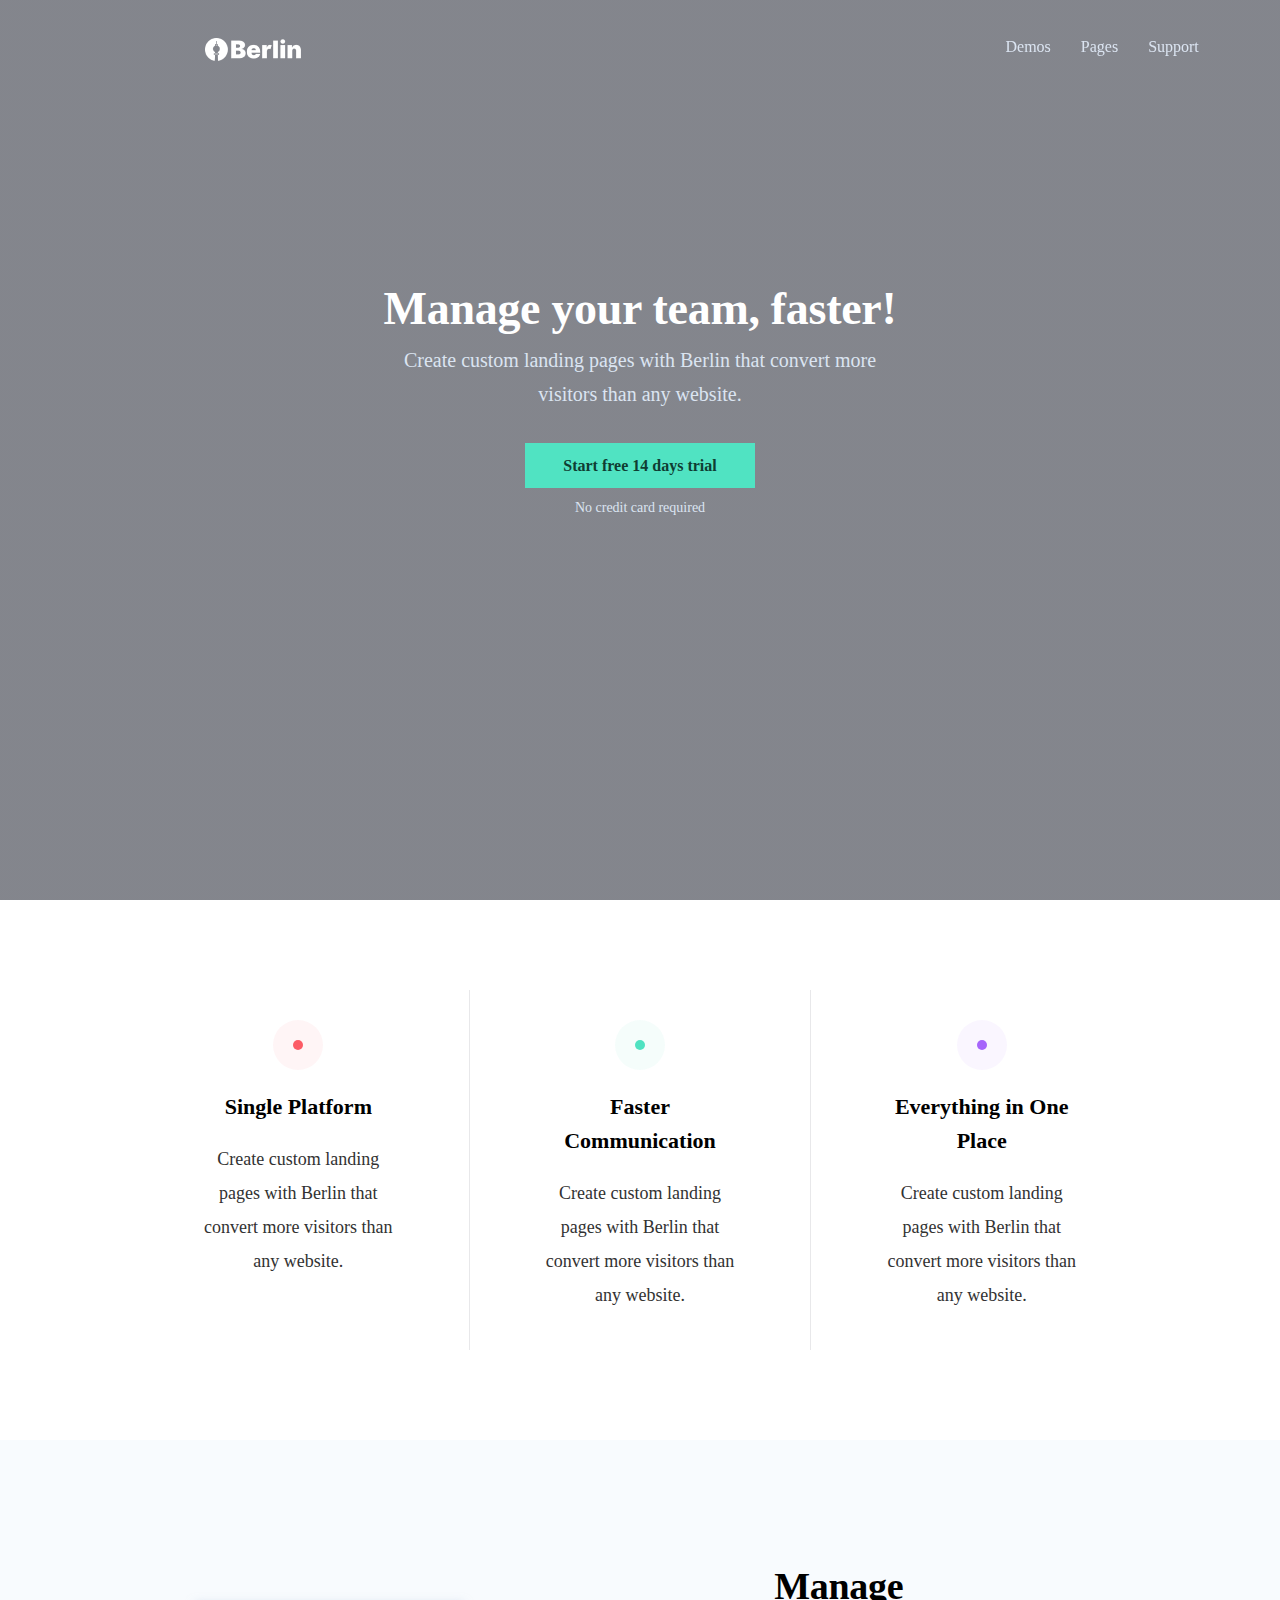
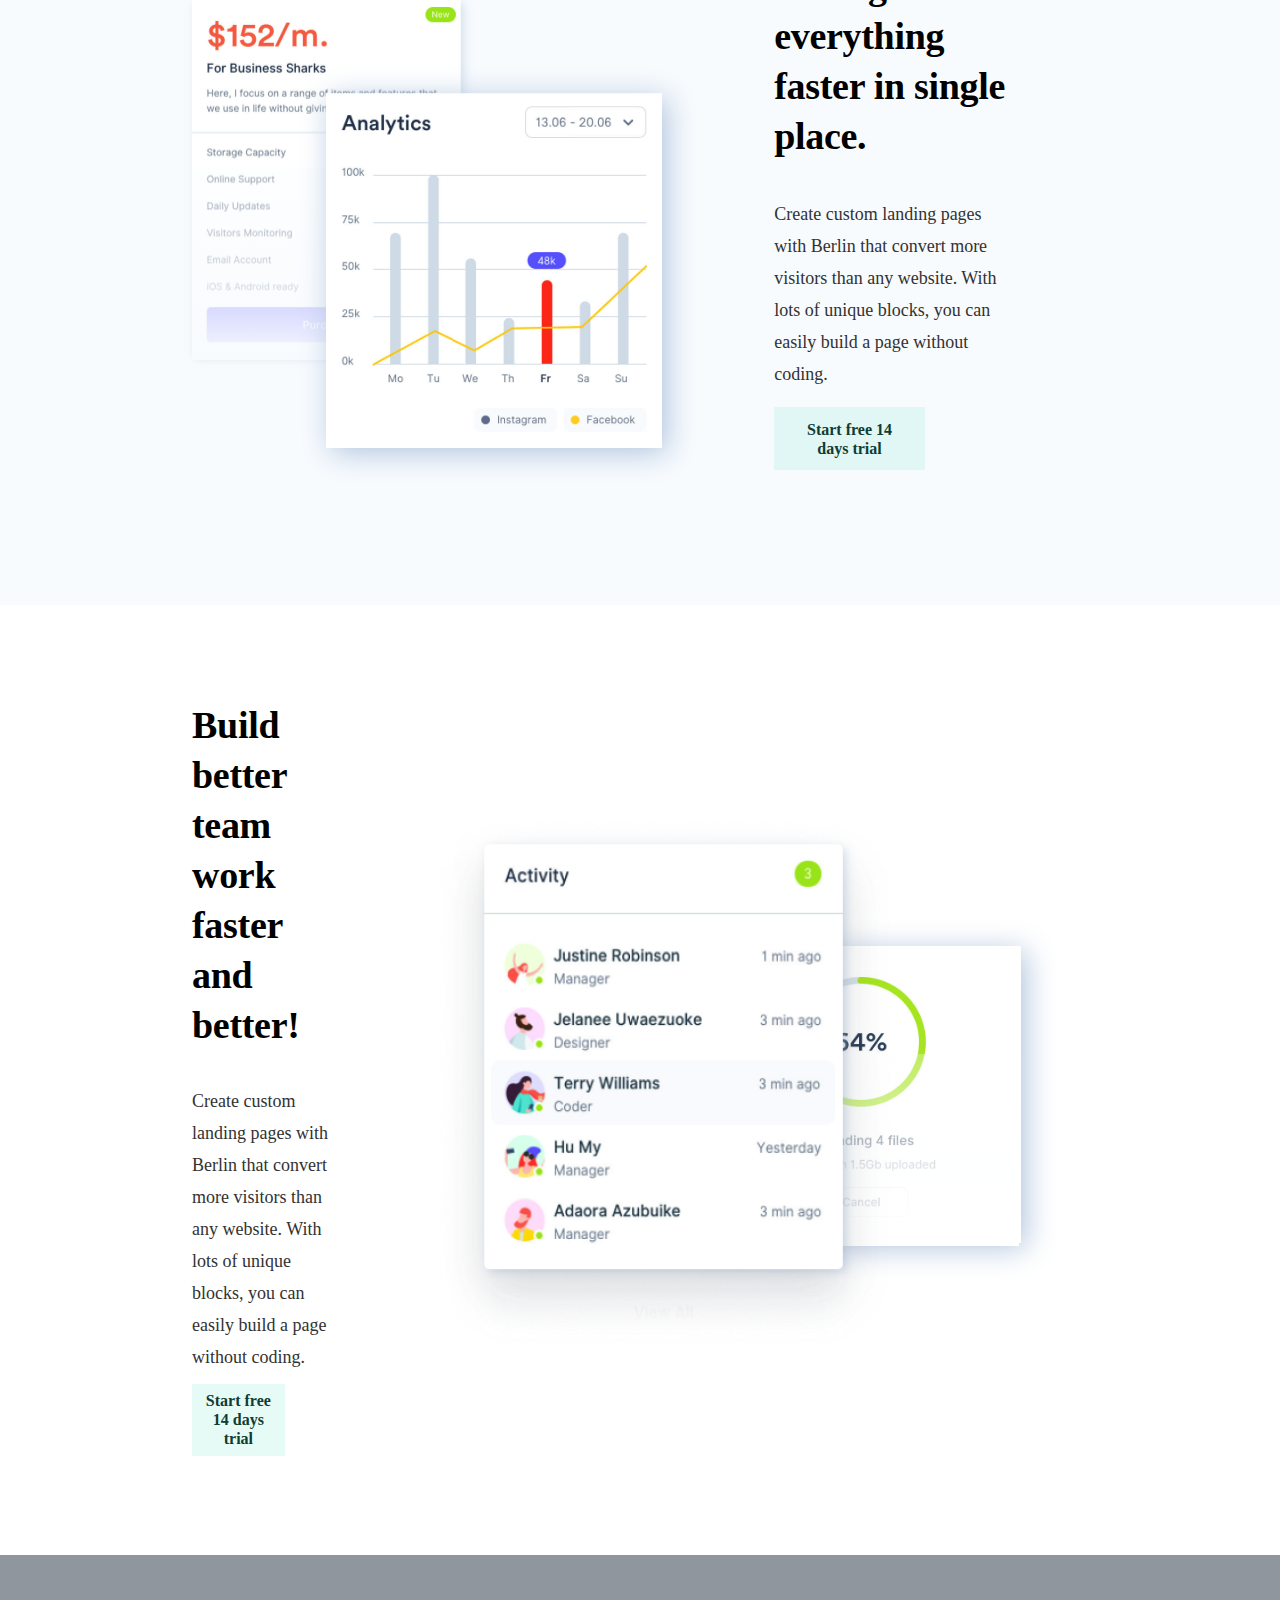
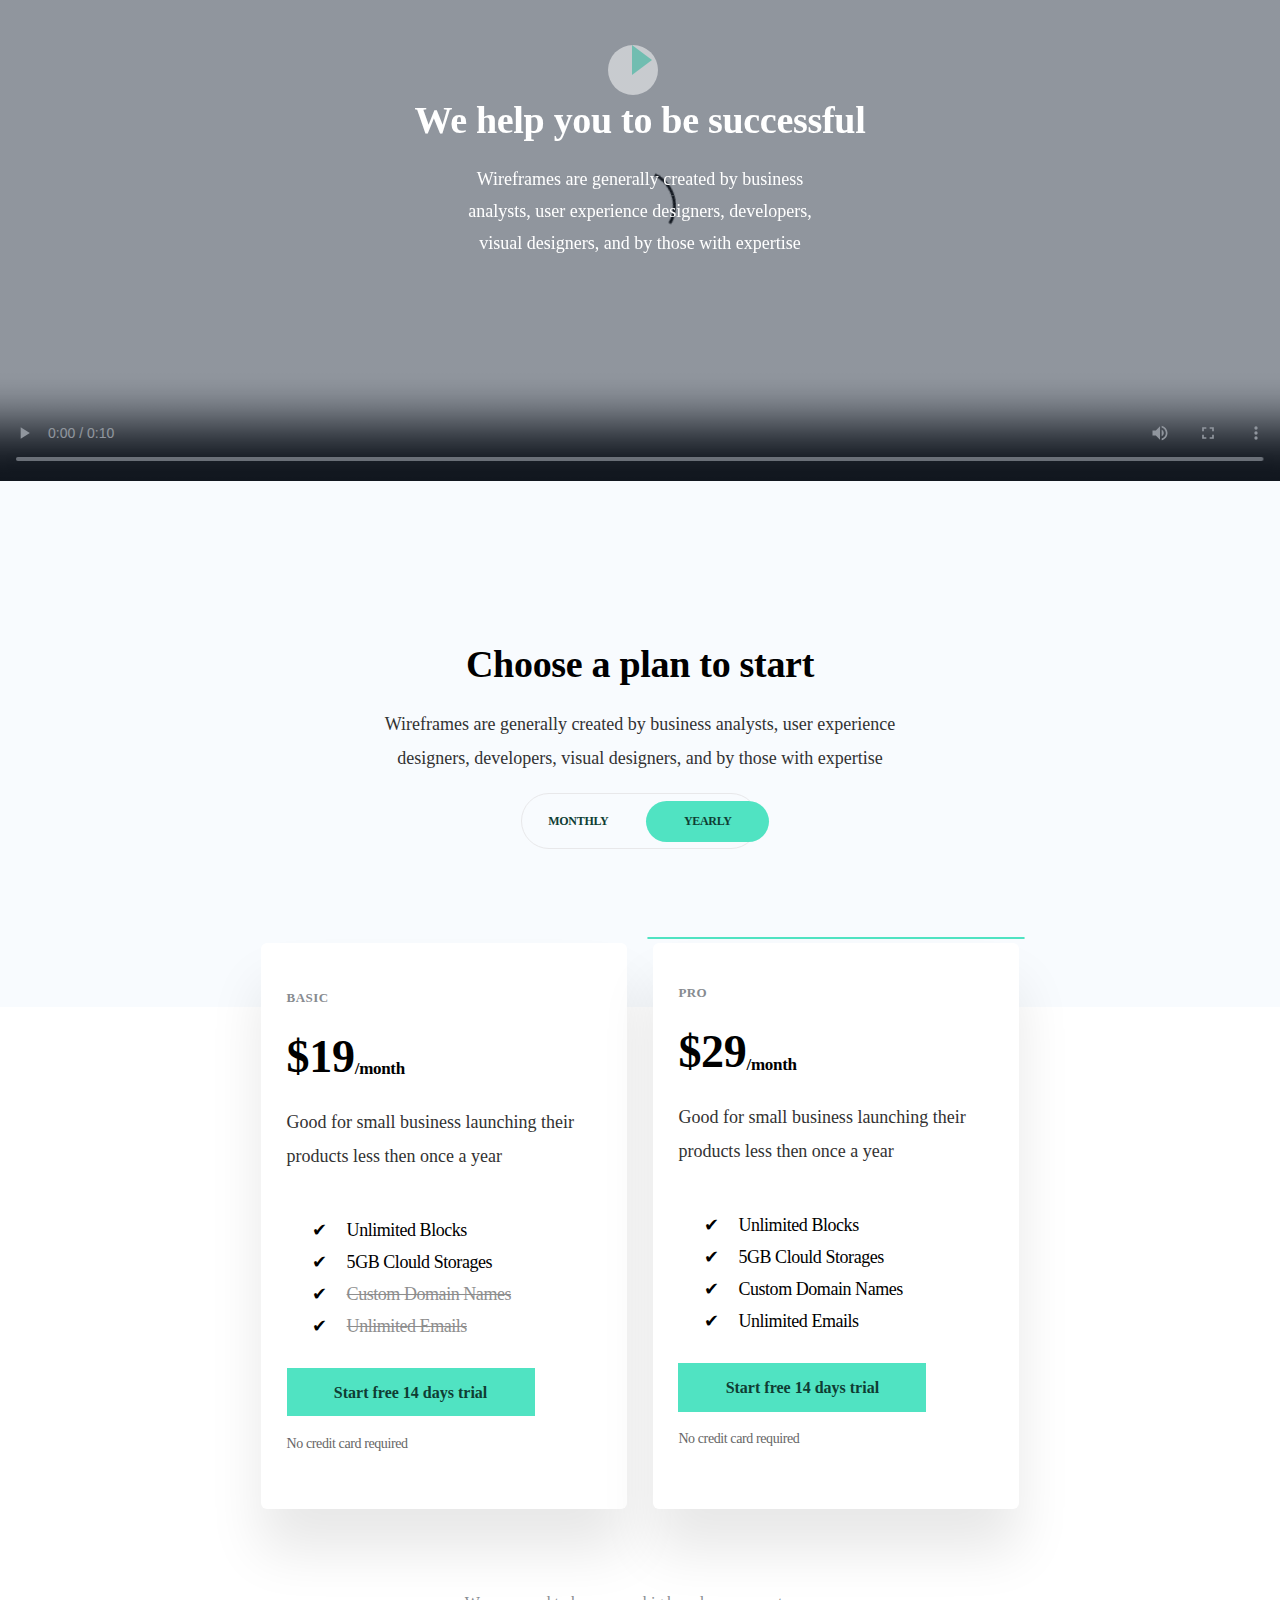
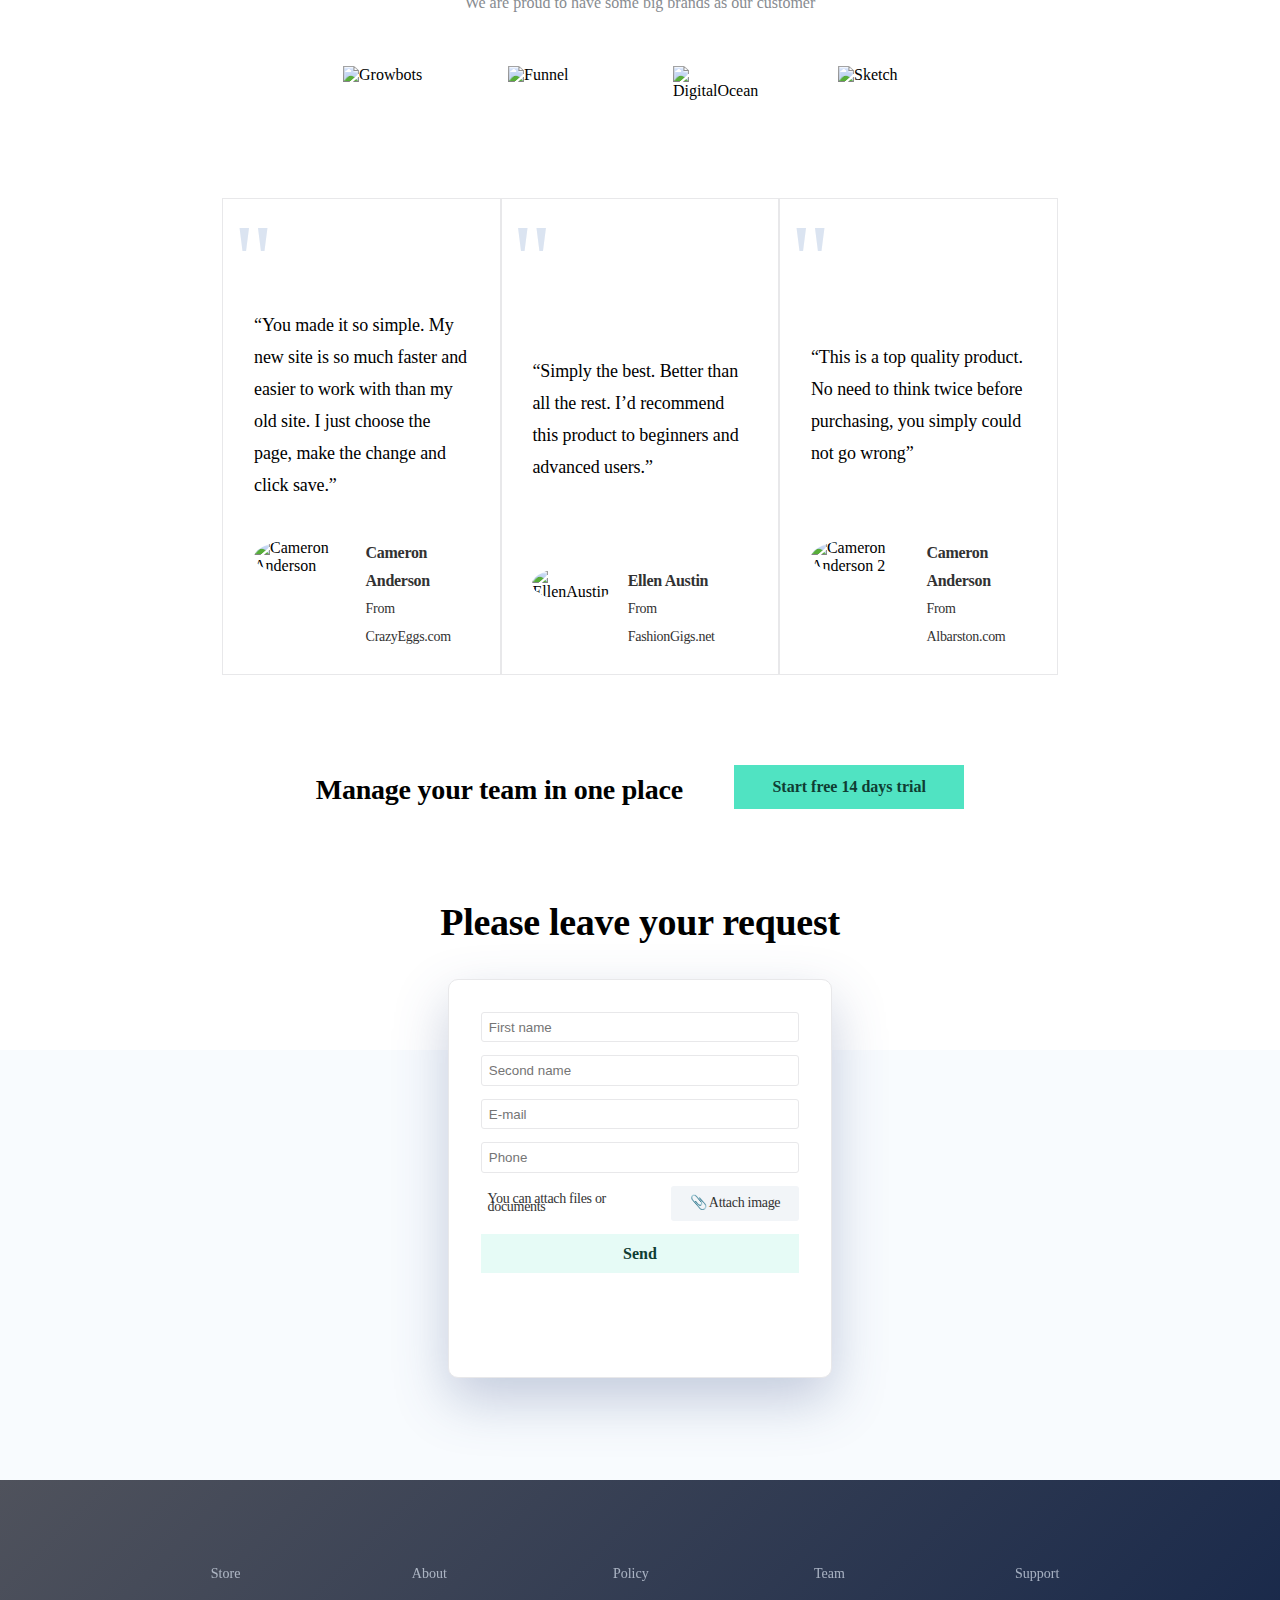
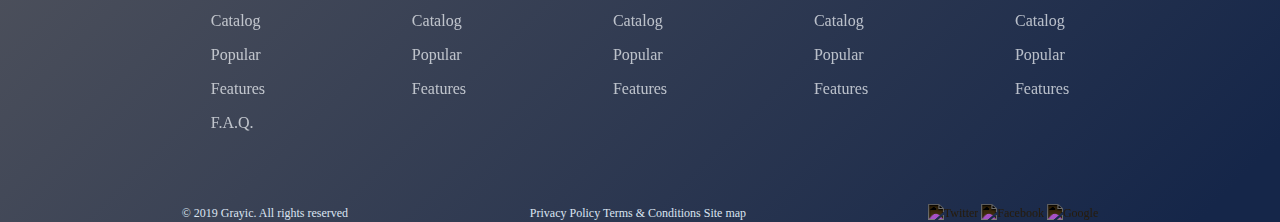
==== commit d854115c: "Add files via upload" ====
--- a/index.html
+++ b/index.html
@@ -101,6 +101,11 @@
                 <source src="video/movie.mp4" type="video/mp4">
             </video>
             <div class="video-block-overlay">
+                <a class="play-button">
+                    <div class="play_butt" id="vid">
+                        <div class="play"></div>
+                    </div>
+                </a>
                 <h2>We help you to be successful</h2>
                 <p class="text">Wireframes are generally created by business analysts, user experience designers, developers, visual designers, and by those with expertise</p>
             </div>
--- a/style/style.css
+++ b/style/style.css
@@ -336,15 +336,36 @@
     position:relative;
 
 }
+.play_button{
+    cursor: pointer;
+}
+.play_butt{
+    width: 50px;
+    height: 50px;
+    background-color: white;
+    border-radius: 50%;
+    opacity: 0.5;
+    z-index: 2;
+    position: relative;
+    left: 45%;
+}
+.play{
+    position: relative;
+    border: 15px solid transparent;
+    border-left: 20px solid #50E3C2;
+    left: 47%;
+}
 .video-block video{
     width: 100%;
     height: 526px;
     position: relative;
     z-index: 0;
 }
-.video-block video:hover{
+
+/*.video-block video:hover{
     z-index: 3;
 }
+*/
 .video-block-overlay{
     position: absolute;
     top: 0%;
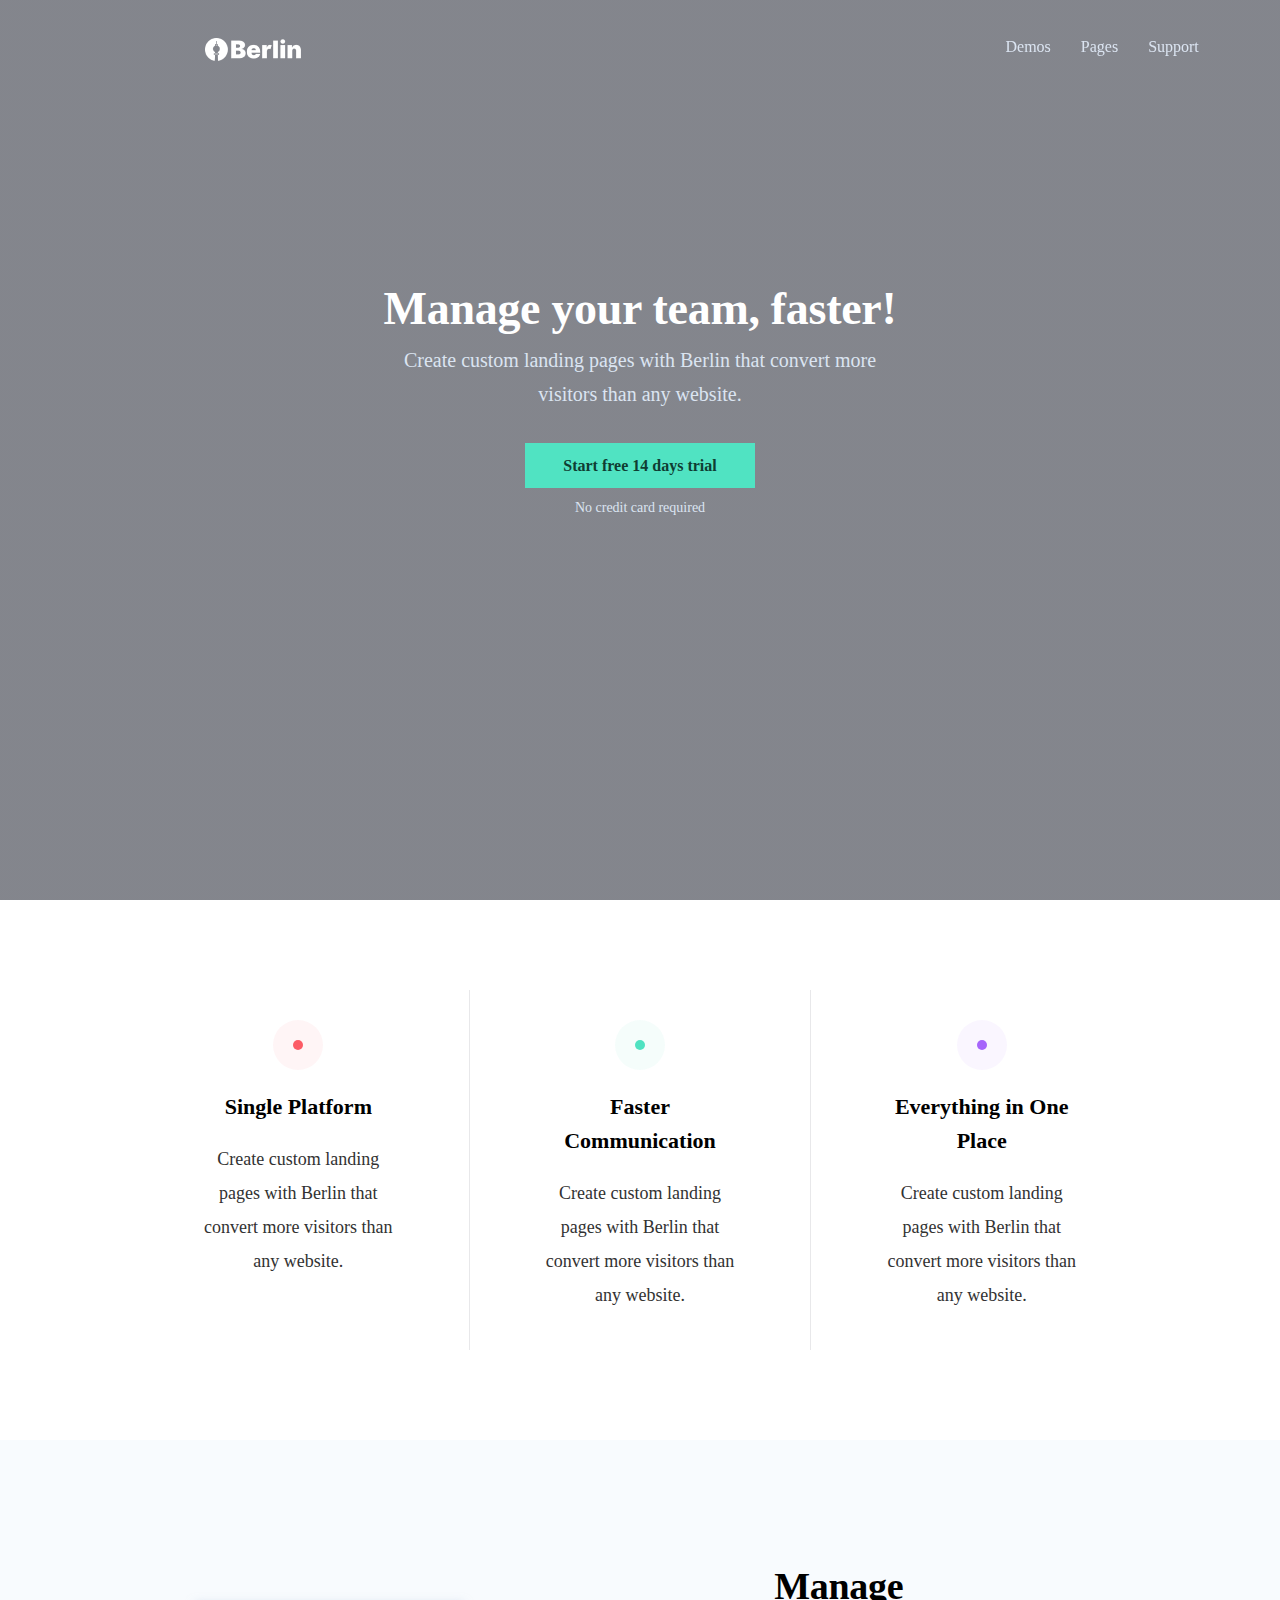
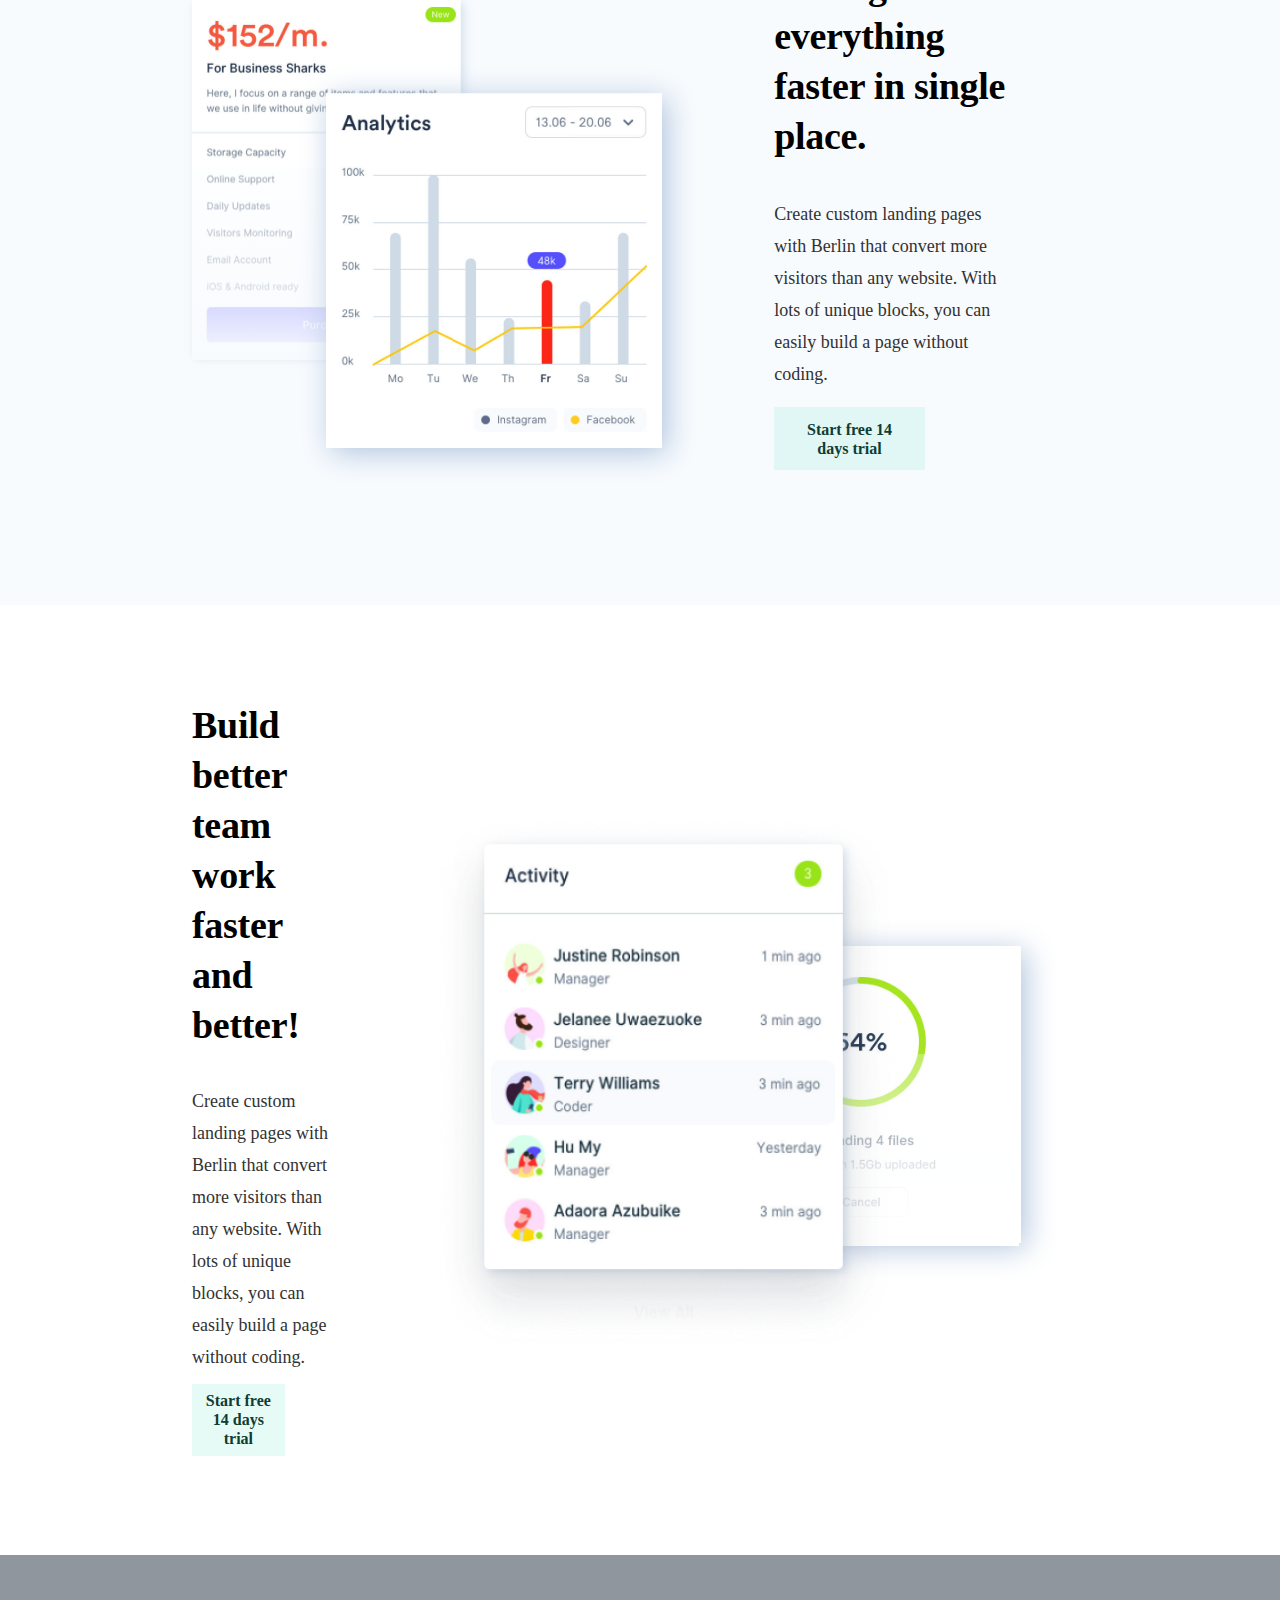
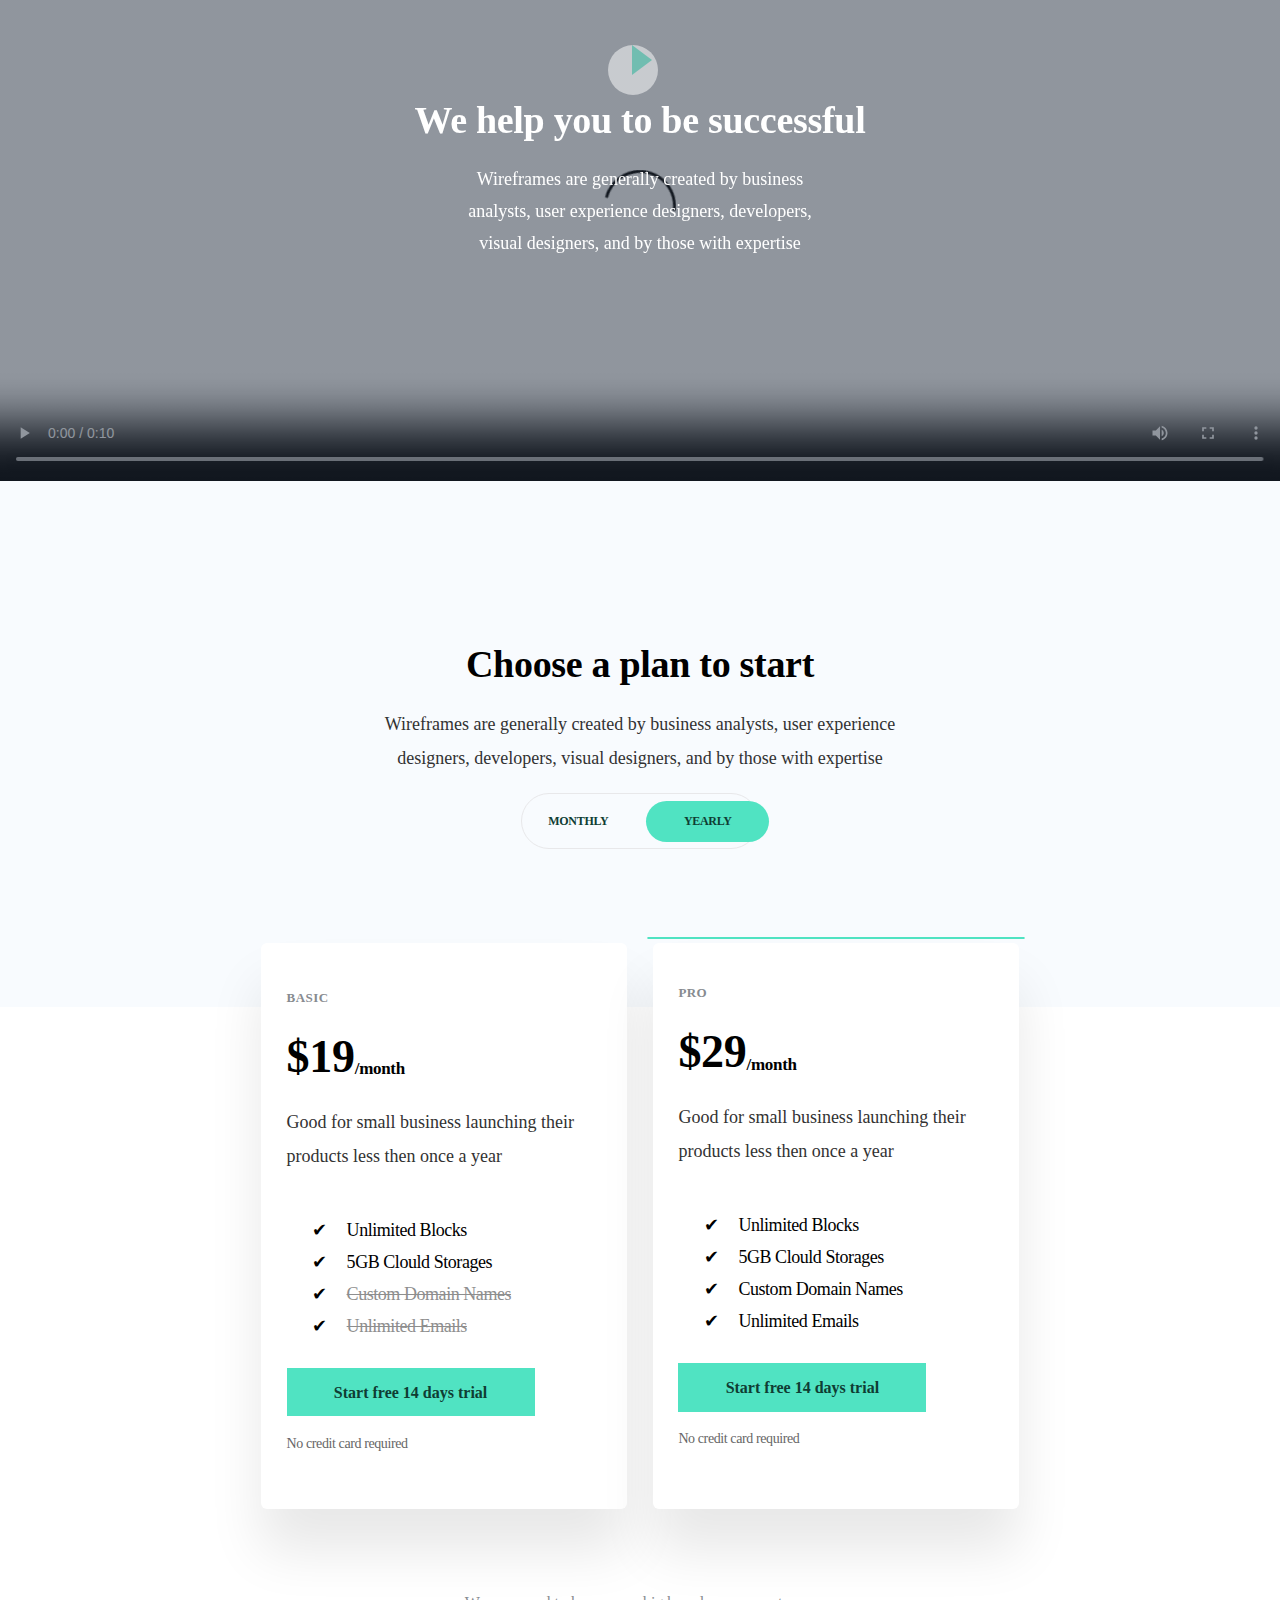
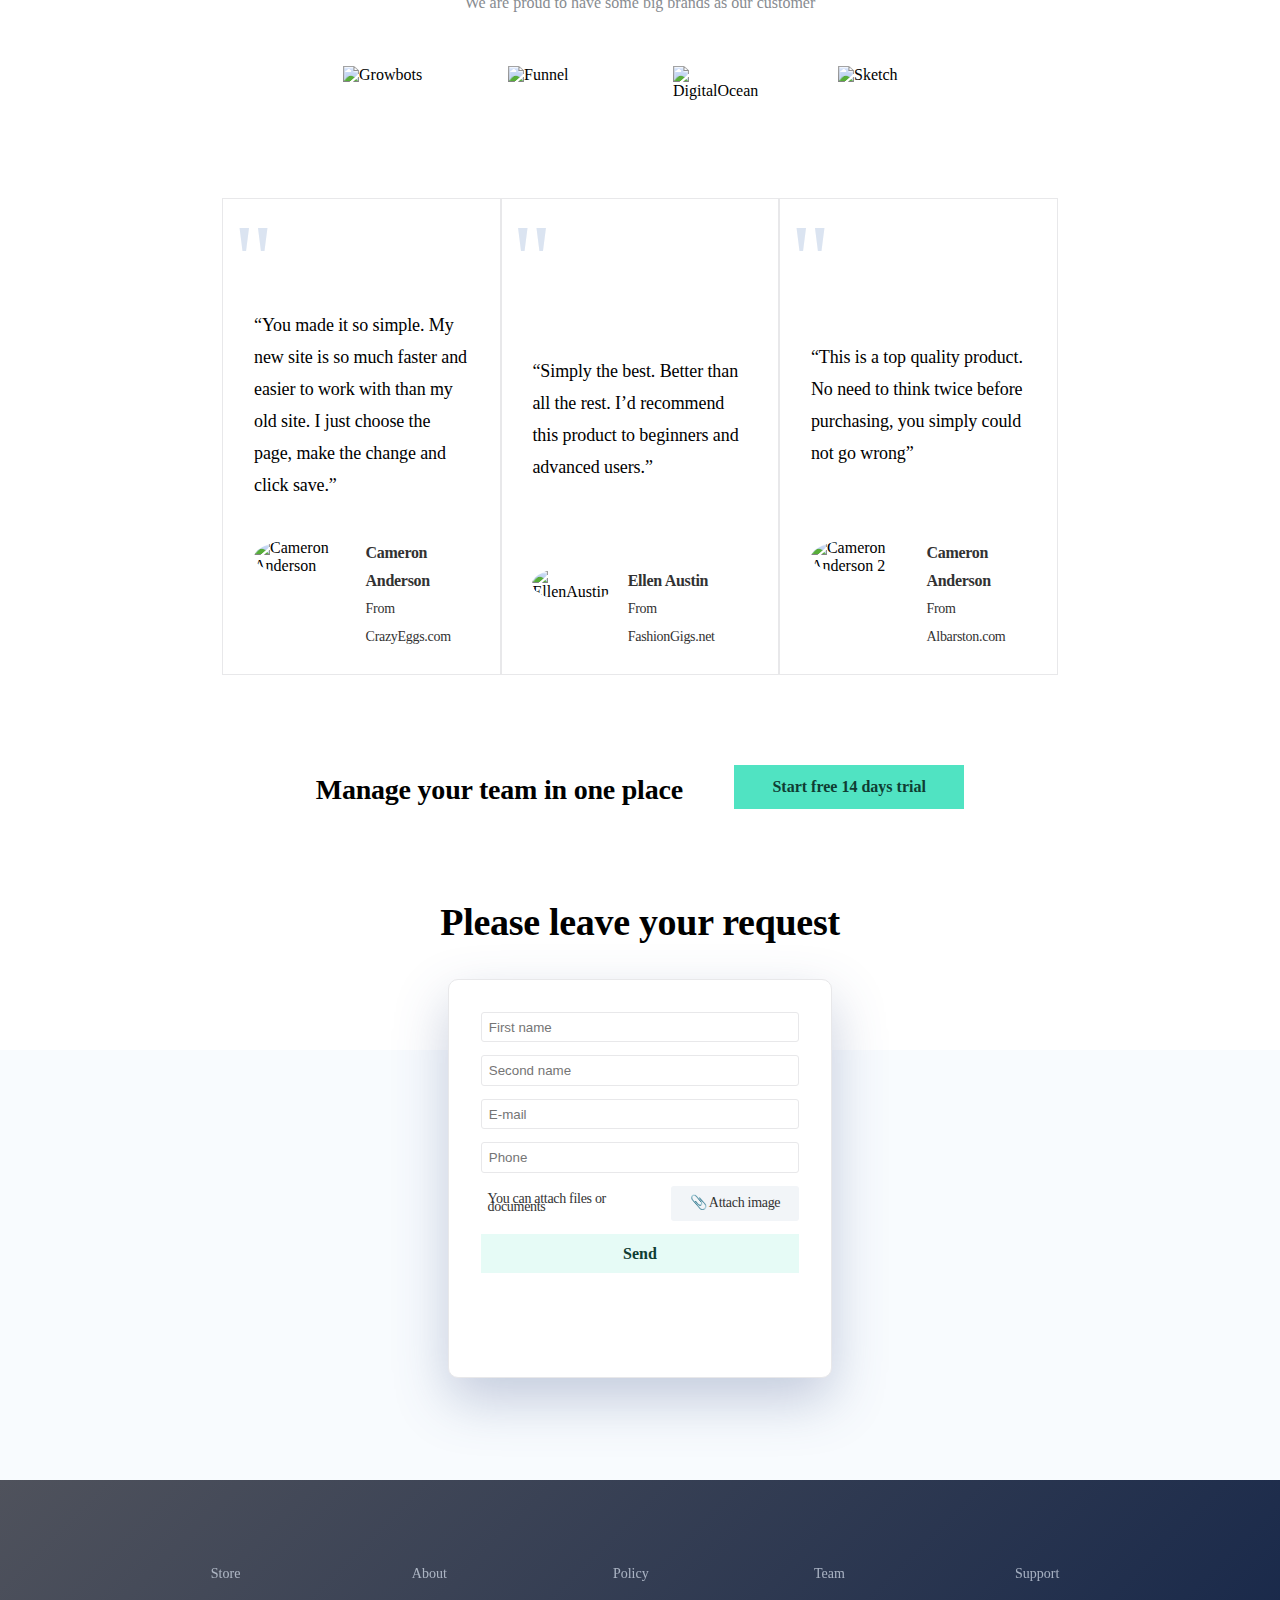
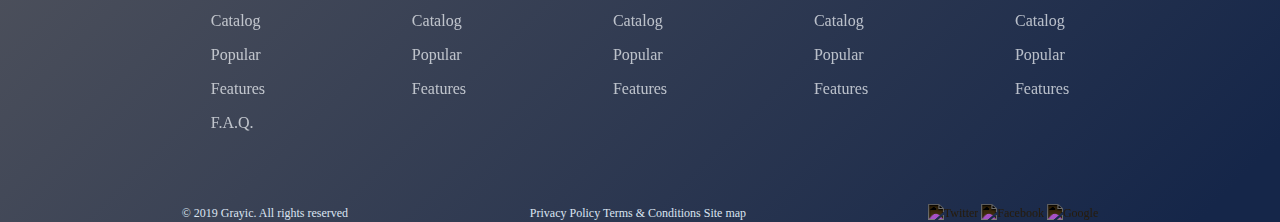
==== commit e2f08b00: "Add files via upload" ====
--- a/index.html
+++ b/index.html
@@ -100,9 +100,9 @@
             <video poster="images/room-5LRUg3IwNpI-unsplash2.png" controls="controls">
                 <source src="video/movie.mp4" type="video/mp4">
             </video>
-            <div class="video-block-overlay">
+            <div class="video-block-overlay" onclick="fun1()">
                 <a class="play-button">
-                    <div class="play_butt" id="vid">
+                    <div class="play_butt" id="vid" onclick="document.getElementsByTagName('video')[0].play()" >
                         <div class="play"></div>
                     </div>
                 </a>
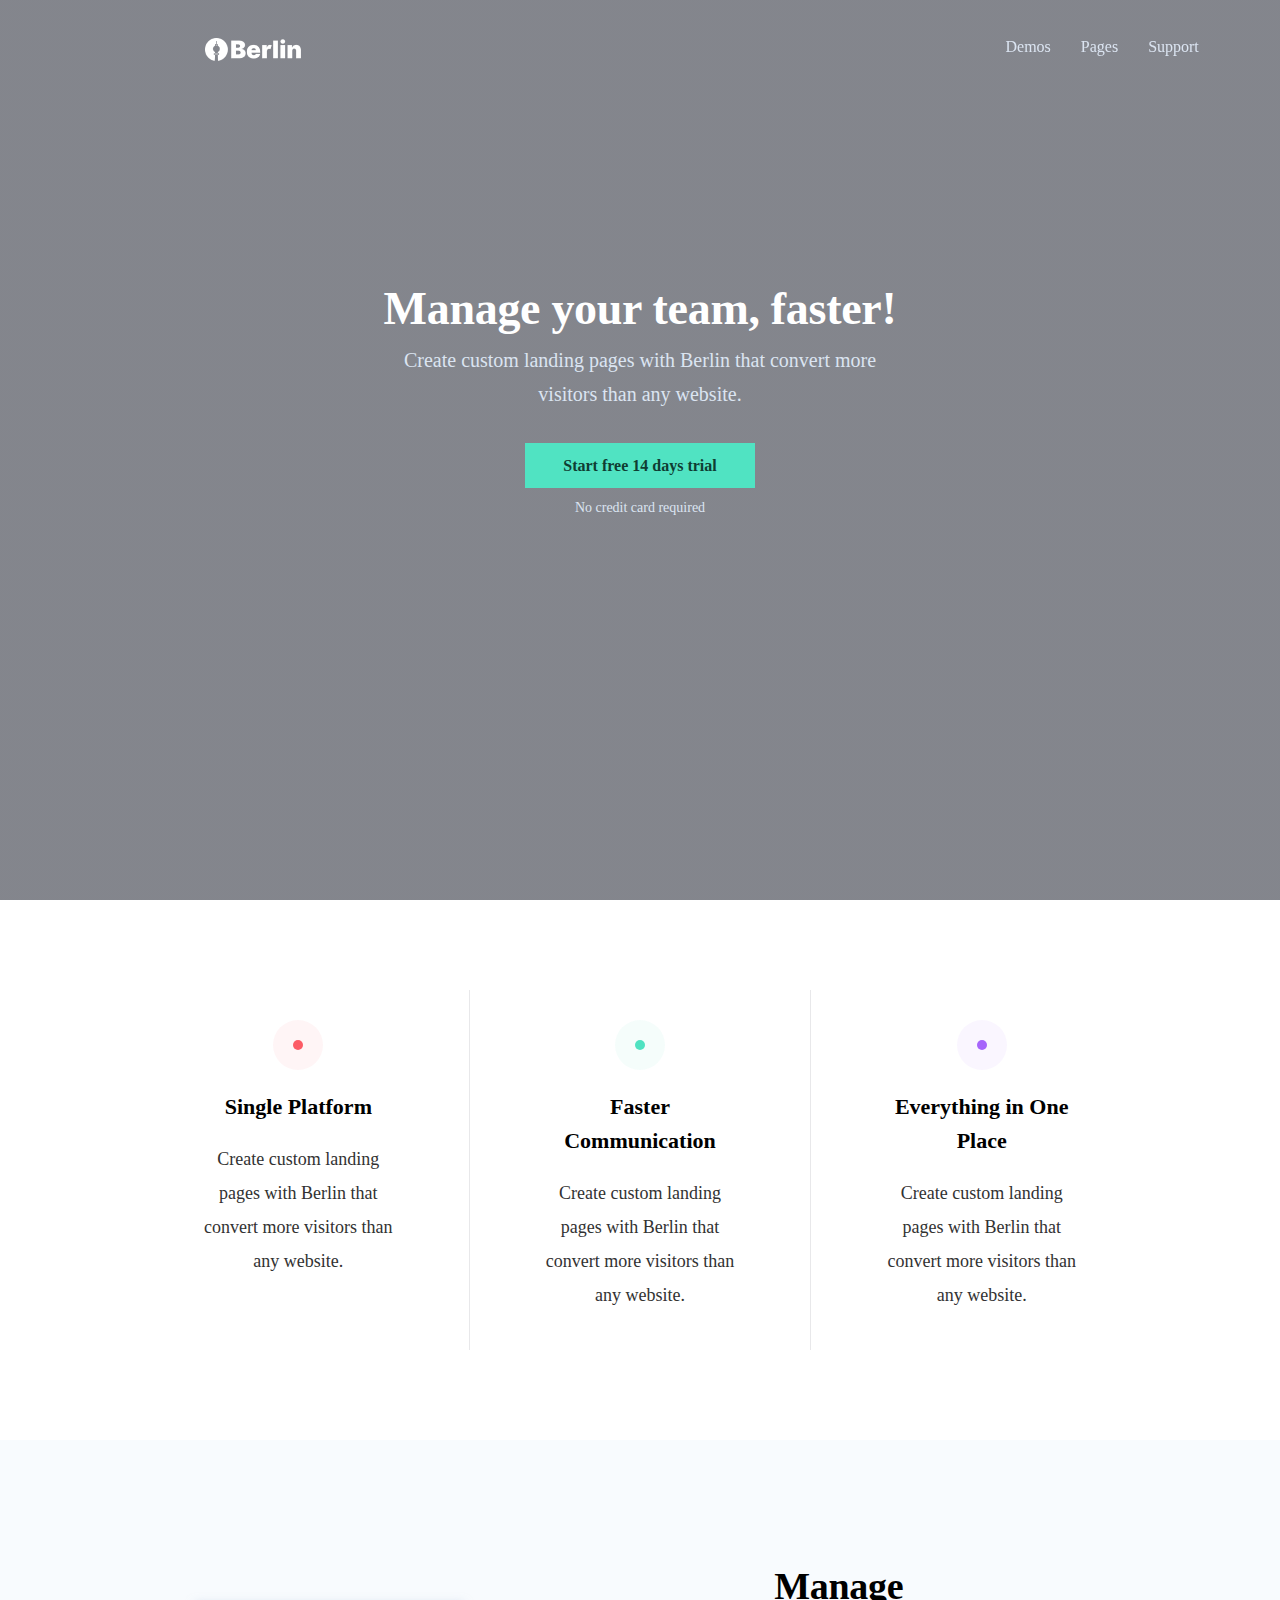
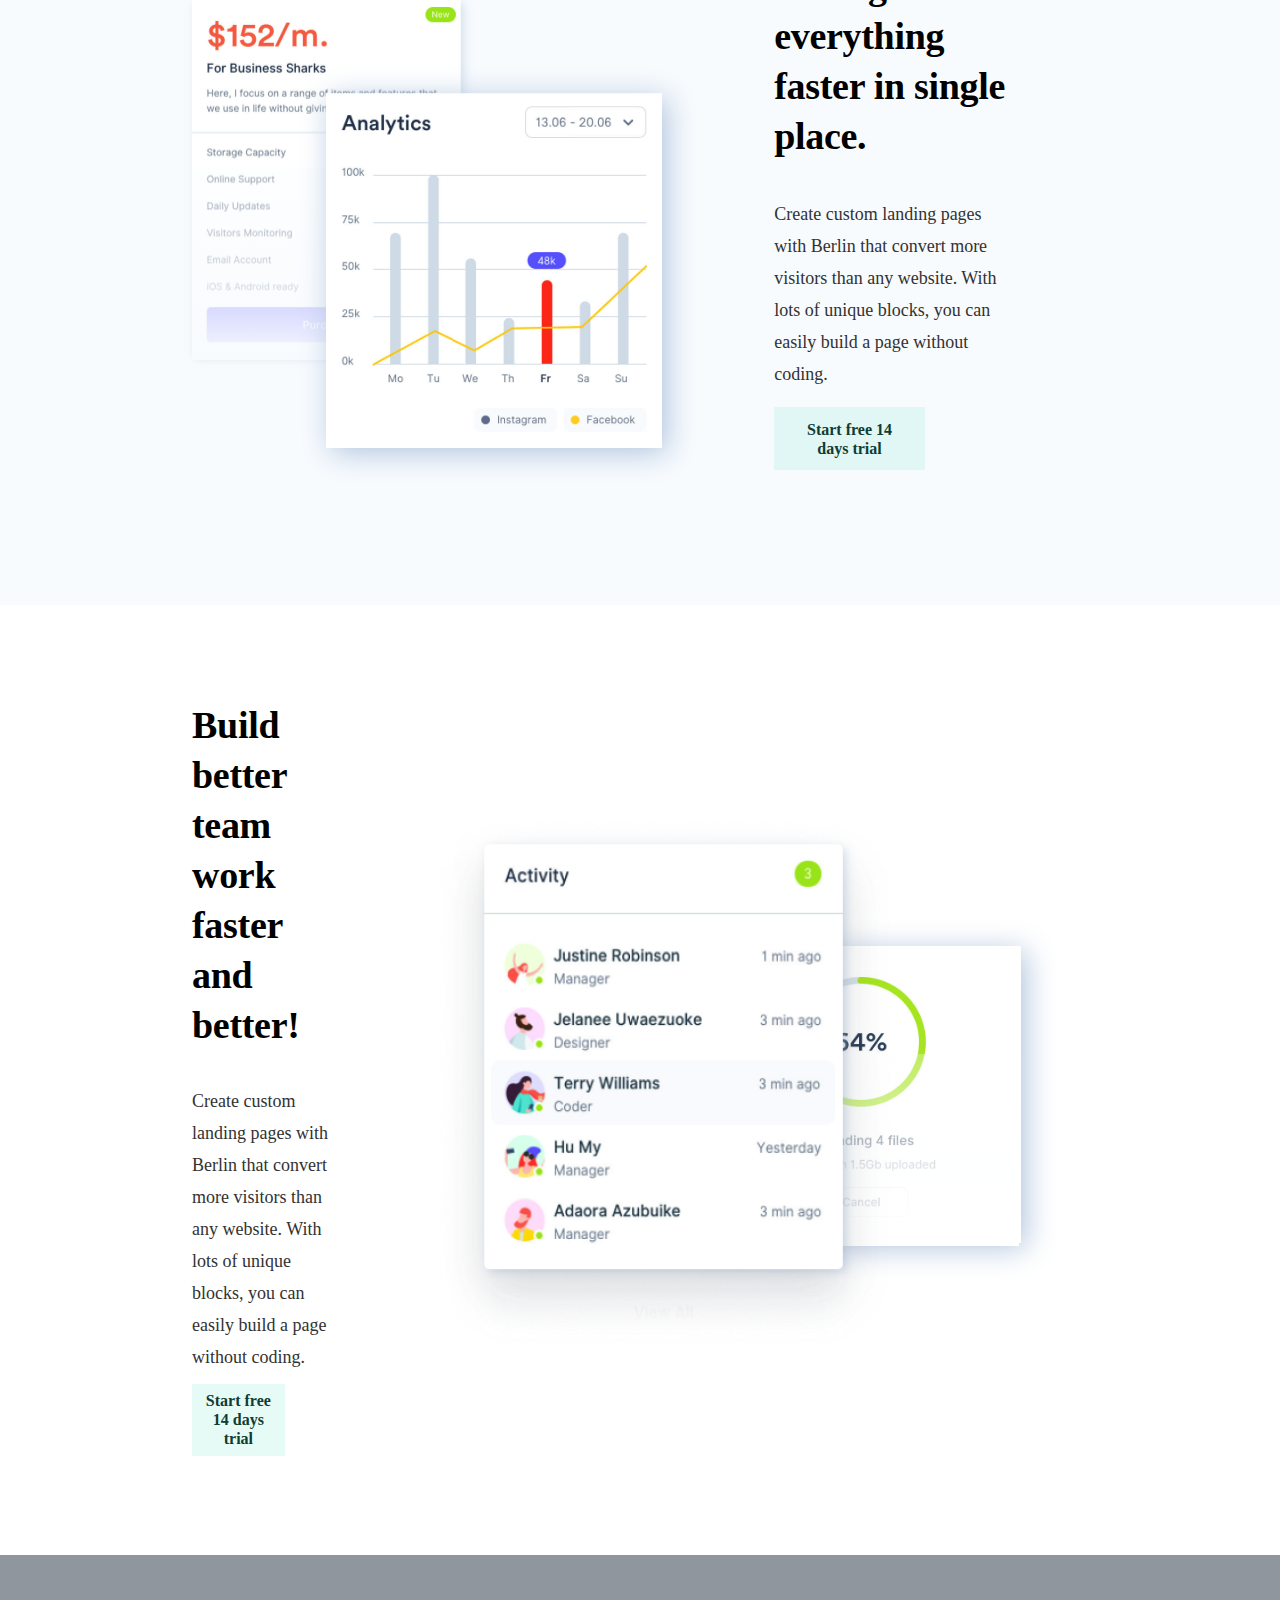
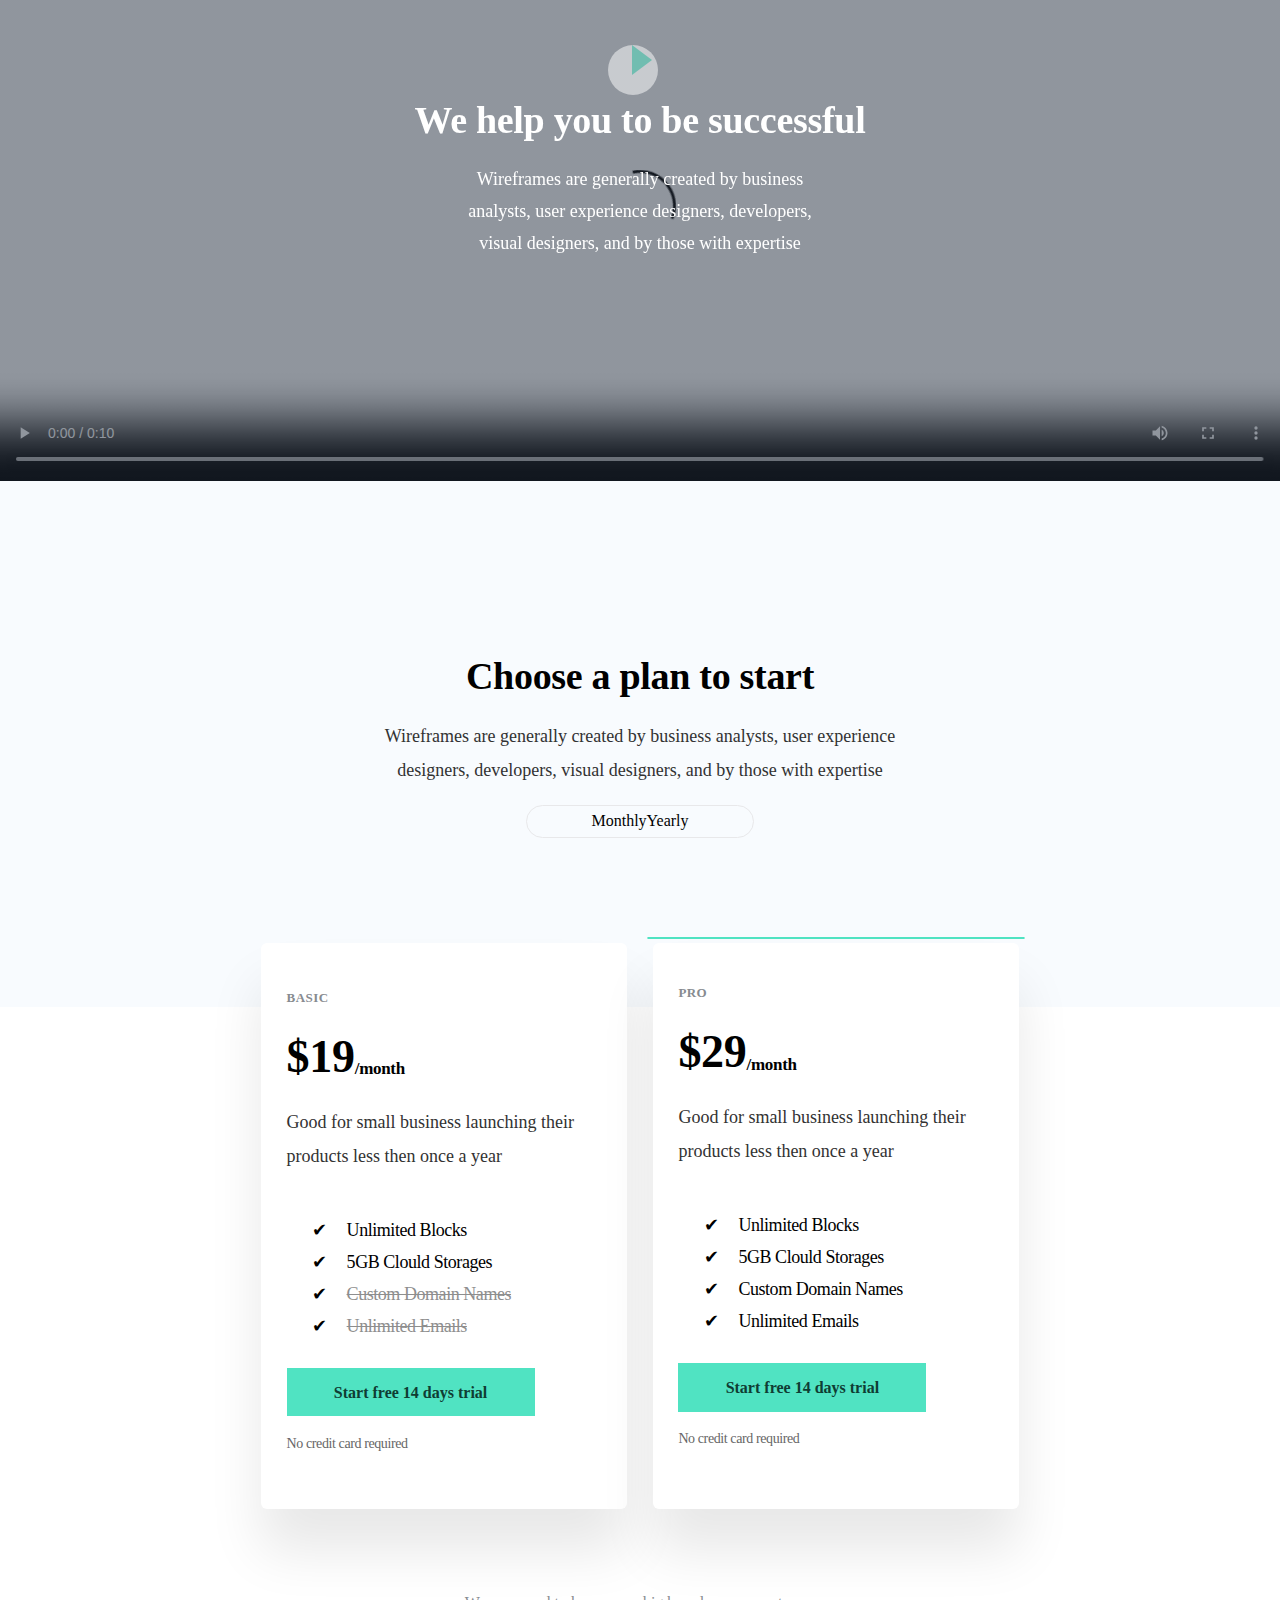
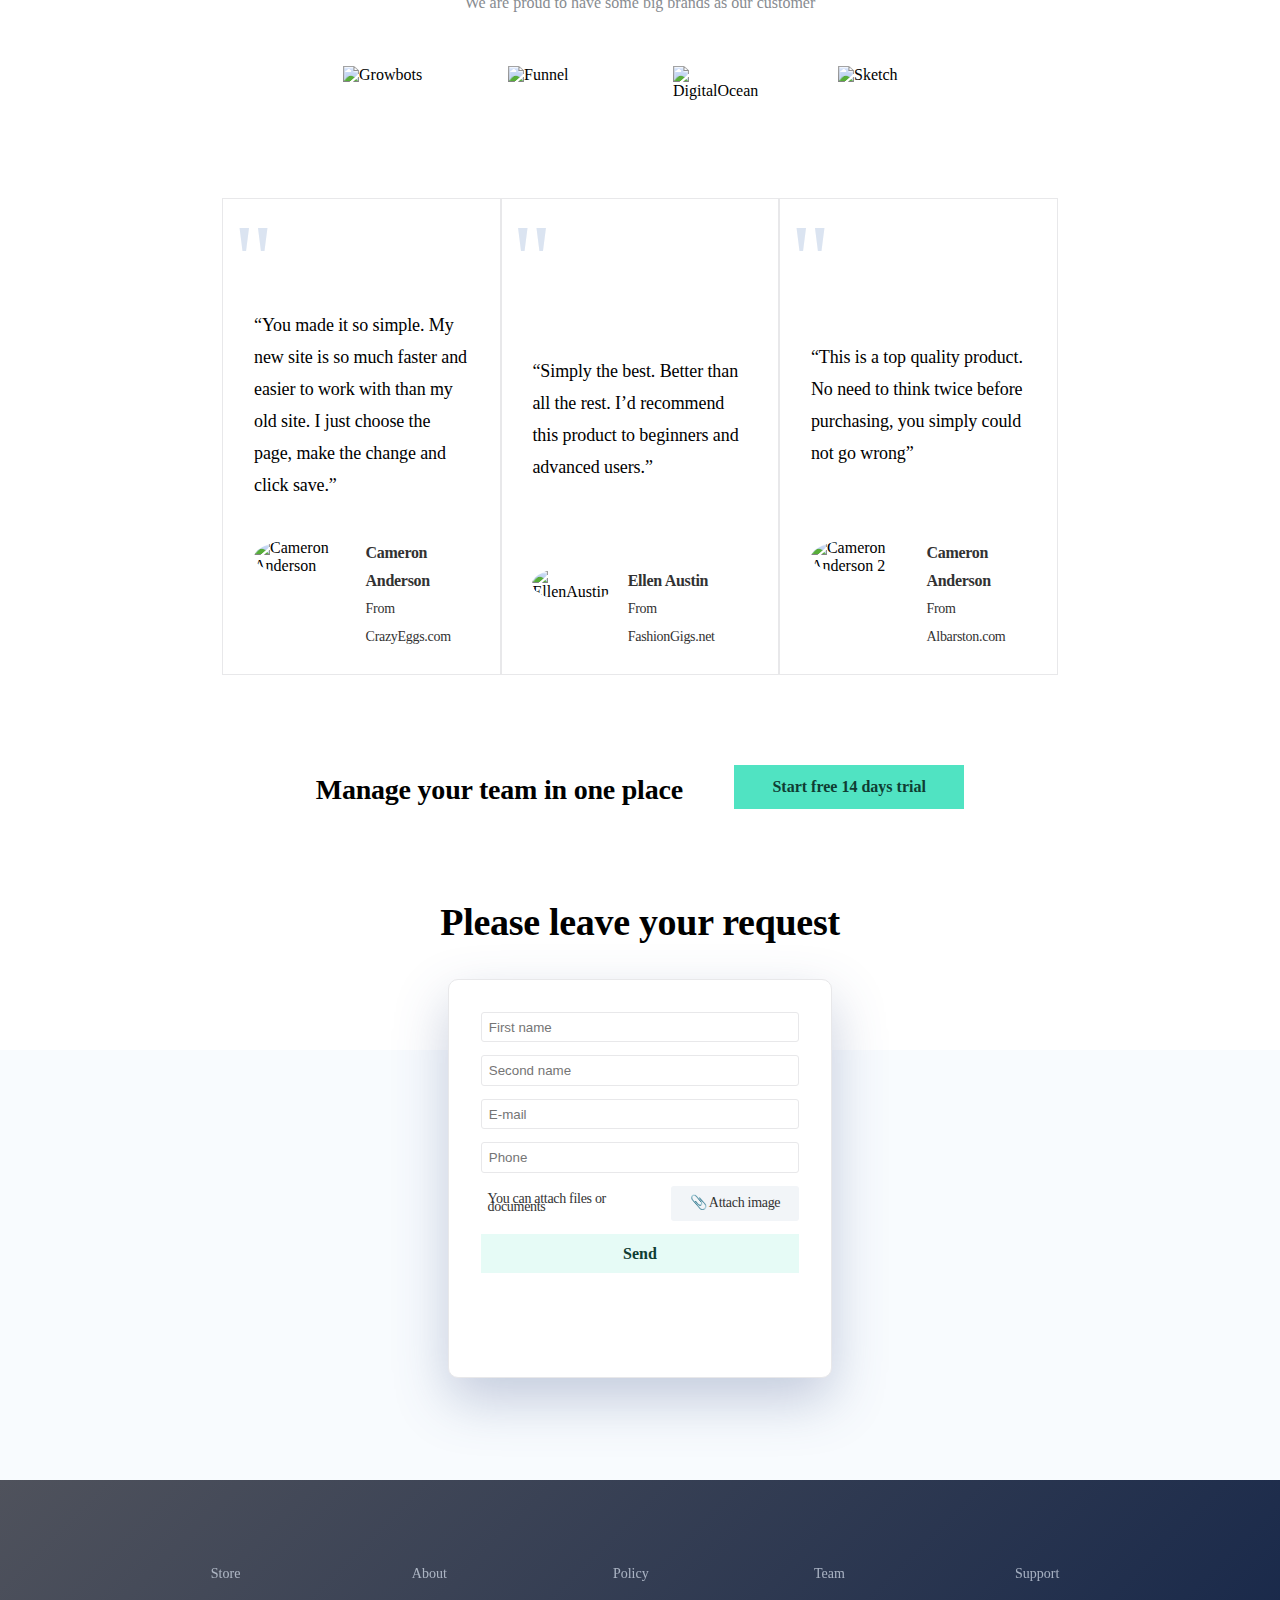
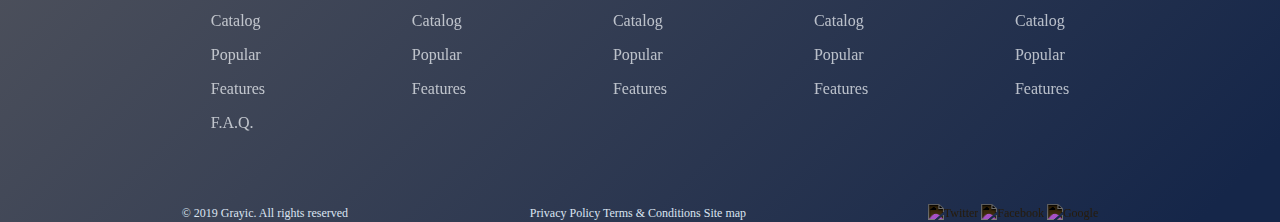
==== commit a0a0e639: "Add files via upload" ====
--- a/index.html
+++ b/index.html
@@ -5,9 +5,7 @@
         <title>Berlin</title>
         <link rel="stylesheet" type="text/css" href="style/style.css">
         <link  rel="stylesheet" type="text/css" href="media/media.css">
-        <script src="js/script.js"></script>
         <meta name="viewport" content="width=device-width, initial-scale=1.0">
-
         <link rel="apple-touch-icon" sizes="57x57" href="favicon/apple-icon-57x57.png">
         <link rel="apple-touch-icon" sizes="60x60" href="favicon/apple-icon-60x60.png">
         <link rel="apple-touch-icon" sizes="72x72" href="favicon/apple-icon-72x72.png">
@@ -96,13 +94,13 @@
                 <a href="#" class="button2">Start free 14 days trial</a>
             </div>
         </div>
-        <div class="video-block">
+        <div class="video-block ">
             <video poster="images/room-5LRUg3IwNpI-unsplash2.png" controls="controls">
                 <source src="video/movie.mp4" type="video/mp4">
             </video>
-            <div class="video-block-overlay" onclick="fun1()">
+            <div class="video-block-overlay">
                 <a class="play-button">
-                    <div class="play_butt" id="vid" onclick="document.getElementsByTagName('video')[0].play()" >
+                    <div class="play_butt" id="vid"  >
                         <div class="play"></div>
                     </div>
                 </a>
@@ -116,8 +114,8 @@
             <h2>Choose a plan to start</h2>
             <p class="text">Wireframes are generally created by business analysts, user experience designers, developers, visual designers, and by those with expertise</p>
             <div class="switch">
-                <a href="#" class="monthly">Monthly</a>
-                <a href="#" class="yearly">Yearly</a>
+                <div class="data-target" id="toggle-active">Monthly</div>
+                <div class="data-target">Yearly</div>
             </div>
         </div>
         <div class="price-block">
@@ -255,6 +253,9 @@
                     <a href="#" class="features">Features</a>
                 </div>
             </div>
+            <div class="curency-usd"></div>
+            <div class="curency-eur"></div>
+            <div class="curency-rub"></div>
             <div class="footer">
                 <div class="copyright">© 2019 Grayic. All rights reserved</div>
                 <div class="links">
@@ -269,6 +270,6 @@
                 </div>
             </div>
         </div>
-
+        <script src="js/script.js"></script>
     </body>
 </html>